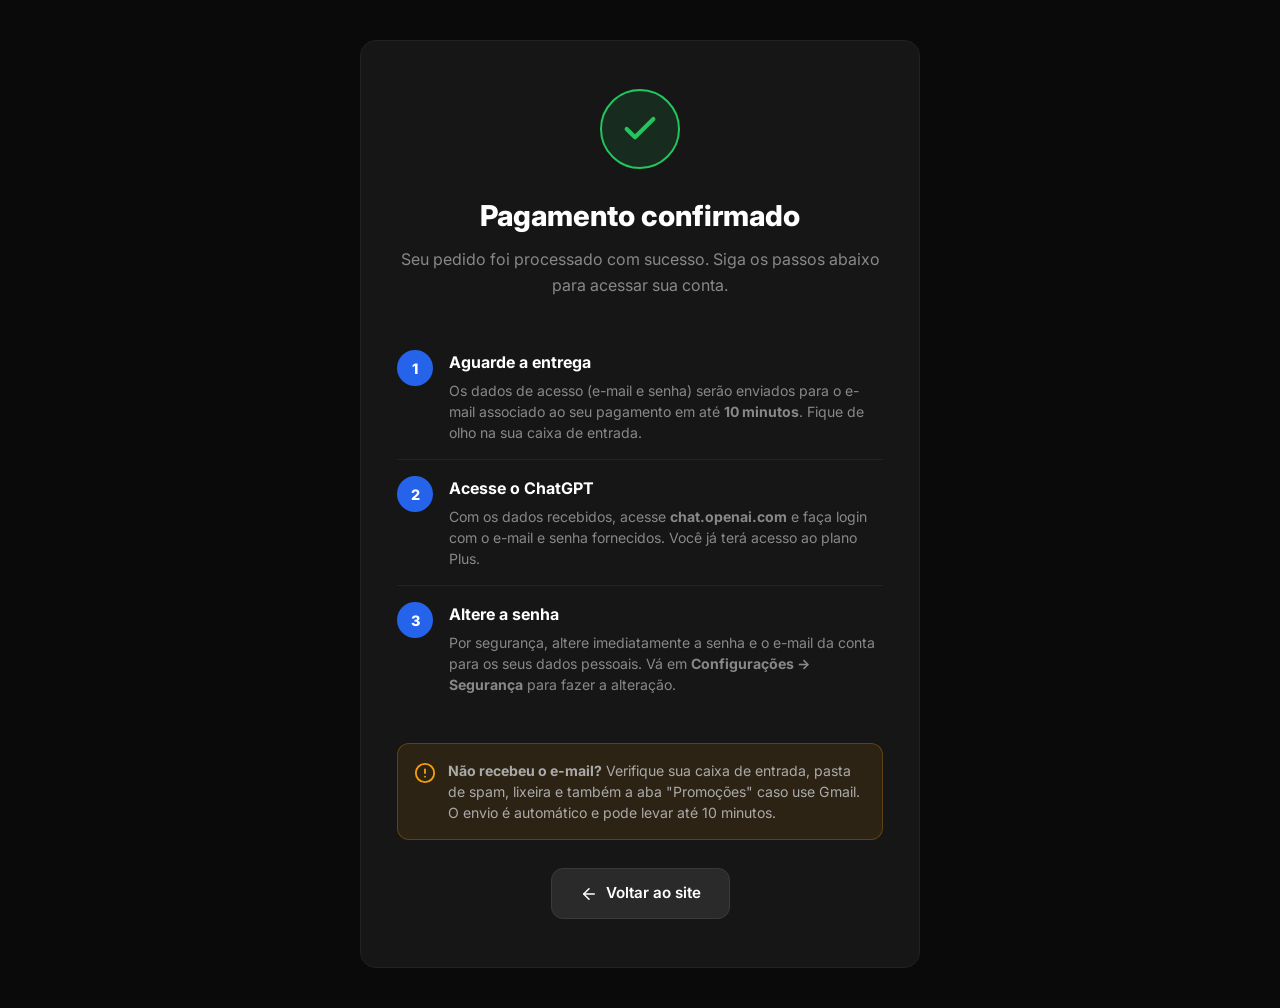
==== success.html @ 52d1c9e8 "Add files via upload" ====
<!DOCTYPE html>
<html lang="pt-BR">
<head>
  <meta charset="UTF-8">
  <meta name="viewport" content="width=device-width, initial-scale=1.0">
  <title>Pagamento Confirmado — ChatGPT Plus</title>
  <meta name="description" content="Seu pagamento foi confirmado. Siga os passos para acessar sua conta ChatGPT Plus.">
  <meta name="robots" content="noindex, nofollow">

  <!-- Favicon inline -->
  <link rel="icon" href="data:image/svg+xml,<svg xmlns='http://www.w3.org/2000/svg' viewBox='0 0 100 100'><rect width='100' height='100' rx='20' fill='%2322c55e'/><text x='50' y='70' font-size='60' font-family='Arial' font-weight='bold' text-anchor='middle' fill='white'>✓</text></svg>" type="image/svg+xml">

  <!-- Fonts -->
  <link rel="preconnect" href="https://fonts.googleapis.com">
  <link rel="preconnect" href="https://fonts.gstatic.com" crossorigin>
  <link href="https://fonts.googleapis.com/css2?family=Inter:wght@400;500;600;700;800&display=swap" rel="stylesheet">

  <!-- Styles -->
  <link rel="stylesheet" href="style.css">
</head>
<body>

  <div class="success-page">
    <div class="success-card">

      <!-- Check Icon -->
      <div class="success-icon">
        <svg viewBox="0 0 24 24" fill="none" stroke="currentColor" stroke-width="2.5" stroke-linecap="round" stroke-linejoin="round">
          <polyline points="20 6 9 17 4 12"/>
        </svg>
      </div>

      <h1>Pagamento confirmado</h1>
      <p class="success-subtitle">Seu pedido foi processado com sucesso. Siga os passos abaixo para acessar sua conta.</p>

      <!-- Steps -->
      <div class="success-steps">
        <div class="success-step">
          <div class="success-step-num">1</div>
          <div class="success-step-content">
            <h3>Aguarde a entrega</h3>
            <p>Os dados de acesso (e-mail e senha) serão enviados para o e-mail associado ao seu pagamento em até <strong>10 minutos</strong>. Fique de olho na sua caixa de entrada.</p>
          </div>
        </div>

        <div class="success-step">
          <div class="success-step-num">2</div>
          <div class="success-step-content">
            <h3>Acesse o ChatGPT</h3>
            <p>Com os dados recebidos, acesse <strong>chat.openai.com</strong> e faça login com o e-mail e senha fornecidos. Você já terá acesso ao plano Plus.</p>
          </div>
        </div>

        <div class="success-step">
          <div class="success-step-num">3</div>
          <div class="success-step-content">
            <h3>Altere a senha</h3>
            <p>Por segurança, altere imediatamente a senha e o e-mail da conta para os seus dados pessoais. Vá em <strong>Configurações → Segurança</strong> para fazer a alteração.</p>
          </div>
        </div>
      </div>

      <!-- Alert -->
      <div class="success-alert">
        <svg viewBox="0 0 24 24" fill="none" stroke="currentColor" stroke-width="2" stroke-linecap="round" stroke-linejoin="round">
          <circle cx="12" cy="12" r="10"/>
          <line x1="12" y1="8" x2="12" y2="12"/>
          <line x1="12" y1="16" x2="12.01" y2="16"/>
        </svg>
        <p><strong>Não recebeu o e-mail?</strong> Verifique sua caixa de entrada, pasta de spam, lixeira e também a aba "Promoções" caso use Gmail. O envio é automático e pode levar até 10 minutos.</p>
      </div>

      <!-- Back Button -->
      <a href="index.html" class="btn-back">
        <svg width="18" height="18" viewBox="0 0 24 24" fill="none" stroke="currentColor" stroke-width="2" stroke-linecap="round" stroke-linejoin="round"><line x1="19" y1="12" x2="5" y2="12"/><polyline points="12 19 5 12 12 5"/></svg>
        Voltar ao site
      </a>

    </div>
  </div>

</body>
</html>
---- style.css ----
/* ============================================
   ChatGPT Plus — Landing Page Styles
   ============================================ */

/* ---------- Reset & Base ---------- */
*, *::before, *::after {
  margin: 0;
  padding: 0;
  box-sizing: border-box;
}

:root {
  --black: #0a0a0a;
  --dark: #111111;
  --dark-card: #161616;
  --dark-border: #222222;
  --gray-900: #1a1a1a;
  --gray-800: #2a2a2a;
  --gray-700: #3a3a3a;
  --gray-500: #666666;
  --gray-400: #888888;
  --gray-300: #aaaaaa;
  --white: #f0f0f0;
  --white-pure: #ffffff;
  --blue: #2563eb;
  --blue-light: #3b82f6;
  --blue-dark: #1d4ed8;
  --blue-glow: rgba(37, 99, 235, 0.15);
  --green: #22c55e;
  --red: #ef4444;
  --orange: #f59e0b;
  --font: 'Inter', -apple-system, BlinkMacSystemFont, 'Segoe UI', sans-serif;
  --transition: 0.3s cubic-bezier(0.4, 0, 0.2, 1);
  --shadow: 0 4px 24px rgba(0, 0, 0, 0.4);
  --shadow-lg: 0 8px 40px rgba(0, 0, 0, 0.5);
  --radius: 12px;
  --radius-lg: 16px;
}

html {
  scroll-behavior: smooth;
  font-size: 16px;
}

body {
  font-family: var(--font);
  background-color: var(--black);
  color: var(--white);
  line-height: 1.6;
  overflow-x: hidden;
  -webkit-font-smoothing: antialiased;
  -moz-osx-font-smoothing: grayscale;
}

a {
  text-decoration: none;
  color: inherit;
  transition: color var(--transition);
}

img {
  max-width: 100%;
  display: block;
}

ul {
  list-style: none;
}

/* ---------- Loader ---------- */
#loader {
  position: fixed;
  inset: 0;
  background: var(--black);
  display: flex;
  align-items: center;
  justify-content: center;
  z-index: 9999;
  transition: opacity 0.5s ease, visibility 0.5s ease;
}

#loader.hidden {
  opacity: 0;
  visibility: hidden;
}

.loader-spinner {
  width: 40px;
  height: 40px;
  border: 3px solid var(--gray-800);
  border-top-color: var(--blue);
  border-radius: 50%;
  animation: spin 0.8s linear infinite;
}

@keyframes spin {
  to { transform: rotate(360deg); }
}

/* ---------- Animations ---------- */
@keyframes fadeInUp {
  from {
    opacity: 0;
    transform: translateY(30px);
  }
  to {
    opacity: 1;
    transform: translateY(0);
  }
}

@keyframes fadeIn {
  from { opacity: 0; }
  to { opacity: 1; }
}

@keyframes pulse {
  0%, 100% { transform: scale(1); }
  50% { transform: scale(1.05); }
}

@keyframes countdown-pulse {
  0%, 100% { box-shadow: 0 0 0 0 rgba(239, 68, 68, 0.4); }
  50% { box-shadow: 0 0 0 8px rgba(239, 68, 68, 0); }
}

.reveal {
  opacity: 0;
  transform: translateY(30px);
  transition: opacity 0.6s ease, transform 0.6s ease;
}

.reveal.visible {
  opacity: 1;
  transform: translateY(0);
}

.reveal-delay-1 { transition-delay: 0.1s; }
.reveal-delay-2 { transition-delay: 0.2s; }
.reveal-delay-3 { transition-delay: 0.3s; }
.reveal-delay-4 { transition-delay: 0.4s; }
.reveal-delay-5 { transition-delay: 0.5s; }
.reveal-delay-6 { transition-delay: 0.6s; }

/* ---------- Container ---------- */
.container {
  max-width: 1100px;
  margin: 0 auto;
  padding: 0 20px;
}

/* ---------- Section ---------- */
.section {
  padding: 80px 0;
}

.section-title {
  font-size: 2rem;
  font-weight: 700;
  text-align: center;
  margin-bottom: 12px;
  color: var(--white-pure);
}

.section-subtitle {
  text-align: center;
  color: var(--gray-400);
  font-size: 1.05rem;
  margin-bottom: 48px;
  max-width: 600px;
  margin-left: auto;
  margin-right: auto;
}

/* ============================================
   HEADER
   ============================================ */
.header {
  position: fixed;
  top: 0;
  left: 0;
  right: 0;
  z-index: 1000;
  background: rgba(10, 10, 10, 0.85);
  backdrop-filter: blur(16px);
  -webkit-backdrop-filter: blur(16px);
  border-bottom: 1px solid var(--dark-border);
  transition: background var(--transition), box-shadow var(--transition);
}

.header.scrolled {
  background: rgba(10, 10, 10, 0.95);
  box-shadow: 0 2px 20px rgba(0, 0, 0, 0.5);
}

.header-inner {
  display: flex;
  align-items: center;
  justify-content: space-between;
  height: 64px;
}

.logo {
  display: flex;
  align-items: center;
  gap: 10px;
  font-weight: 700;
  font-size: 1.2rem;
  color: var(--white-pure);
}

.logo-icon {
  width: 32px;
  height: 32px;
  background: var(--blue);
  border-radius: 8px;
  display: flex;
  align-items: center;
  justify-content: center;
  font-size: 1rem;
}

.nav {
  display: flex;
  align-items: center;
  gap: 28px;
}

.nav-link {
  font-size: 0.9rem;
  color: var(--gray-400);
  font-weight: 500;
  transition: color var(--transition);
  position: relative;
}

.nav-link:hover {
  color: var(--white-pure);
}

.nav-link::after {
  content: '';
  position: absolute;
  bottom: -4px;
  left: 0;
  width: 0;
  height: 2px;
  background: var(--blue);
  transition: width var(--transition);
}

.nav-link:hover::after {
  width: 100%;
}

.btn-nav {
  background: var(--blue);
  color: var(--white-pure);
  padding: 8px 20px;
  border-radius: 8px;
  font-weight: 600;
  font-size: 0.85rem;
  transition: background var(--transition), transform var(--transition);
}

.btn-nav:hover {
  background: var(--blue-light);
  transform: translateY(-1px);
}

/* Mobile Menu Toggle */
.menu-toggle {
  display: none;
  flex-direction: column;
  gap: 5px;
  background: none;
  border: none;
  cursor: pointer;
  padding: 4px;
}

.menu-toggle span {
  display: block;
  width: 24px;
  height: 2px;
  background: var(--white);
  border-radius: 2px;
  transition: var(--transition);
}

.menu-toggle.active span:nth-child(1) {
  transform: rotate(45deg) translate(5px, 5px);
}

.menu-toggle.active span:nth-child(2) {
  opacity: 0;
}

.menu-toggle.active span:nth-child(3) {
  transform: rotate(-45deg) translate(5px, -5px);
}

/* ============================================
   URGENCY BAR
   ============================================ */
.urgency-bar {
  background: linear-gradient(90deg, var(--red), #b91c1c);
  padding: 10px 0;
  text-align: center;
  font-size: 0.85rem;
  font-weight: 600;
  color: var(--white-pure);
  animation: countdown-pulse 2s infinite;
}

.urgency-bar .countdown {
  display: inline-flex;
  gap: 6px;
  align-items: center;
  margin-left: 8px;
}

.urgency-bar .countdown-segment {
  background: rgba(0, 0, 0, 0.3);
  padding: 2px 8px;
  border-radius: 4px;
  font-variant-numeric: tabular-nums;
  min-width: 28px;
  text-align: center;
}

.urgency-bar .stock-badge {
  background: rgba(0, 0, 0, 0.3);
  padding: 3px 10px;
  border-radius: 20px;
  margin-left: 12px;
  font-size: 0.8rem;
  display: inline-flex;
  align-items: center;
  gap: 5px;
}

.urgency-bar .stock-dot {
  width: 6px;
  height: 6px;
  background: var(--white-pure);
  border-radius: 50%;
  animation: pulse 1.5s infinite;
}

/* ============================================
   HERO
   ============================================ */
.hero {
  padding-top: 140px;
  padding-bottom: 80px;
  text-align: center;
  position: relative;
  overflow: hidden;
}

.hero::before {
  content: '';
  position: absolute;
  top: 0;
  left: 50%;
  transform: translateX(-50%);
  width: 600px;
  height: 600px;
  background: radial-gradient(circle, var(--blue-glow) 0%, transparent 70%);
  pointer-events: none;
  z-index: 0;
}

.hero-content {
  position: relative;
  z-index: 1;
}

.hero-badge {
  display: inline-flex;
  align-items: center;
  gap: 8px;
  background: var(--dark-card);
  border: 1px solid var(--dark-border);
  padding: 8px 18px;
  border-radius: 100px;
  font-size: 0.85rem;
  color: var(--gray-300);
  margin-bottom: 28px;
  animation: fadeInUp 0.6s ease both;
}

.hero-badge .dot {
  width: 8px;
  height: 8px;
  background: var(--green);
  border-radius: 50%;
  animation: pulse 2s infinite;
}

.hero h1 {
  font-size: clamp(2rem, 5vw, 3.2rem);
  font-weight: 800;
  line-height: 1.15;
  margin-bottom: 20px;
  color: var(--white-pure);
  animation: fadeInUp 0.6s ease 0.1s both;
}

.hero h1 span {
  color: var(--blue);
}

.hero-desc {
  font-size: 1.15rem;
  color: var(--gray-400);
  max-width: 580px;
  margin: 0 auto 32px;
  animation: fadeInUp 0.6s ease 0.2s both;
}

.hero-price {
  display: flex;
  align-items: center;
  justify-content: center;
  gap: 16px;
  margin-bottom: 32px;
  animation: fadeInUp 0.6s ease 0.3s both;
}

.price-original {
  font-size: 1.2rem;
  color: var(--gray-500);
  text-decoration: line-through;
}

.price-current {
  font-size: 2.8rem;
  font-weight: 800;
  color: var(--white-pure);
}

.price-current small {
  font-size: 1rem;
  font-weight: 400;
  color: var(--gray-400);
}

.price-discount {
  background: rgba(34, 197, 94, 0.15);
  color: var(--green);
  padding: 4px 12px;
  border-radius: 6px;
  font-size: 0.85rem;
  font-weight: 700;
}

.hero-cta-group {
  display: flex;
  flex-direction: column;
  align-items: center;
  gap: 16px;
  margin-bottom: 40px;
  animation: fadeInUp 0.6s ease 0.4s both;
}

.btn-primary {
  display: inline-flex;
  align-items: center;
  justify-content: center;
  gap: 10px;
  background: var(--blue);
  color: var(--white-pure);
  padding: 16px 40px;
  border-radius: var(--radius);
  font-weight: 700;
  font-size: 1.1rem;
  border: none;
  cursor: pointer;
  transition: background var(--transition), transform var(--transition), box-shadow var(--transition);
  position: relative;
  overflow: hidden;
}

.btn-primary:hover {
  background: var(--blue-light);
  transform: translateY(-2px);
  box-shadow: 0 8px 30px rgba(37, 99, 235, 0.35);
}

.btn-primary:active {
  transform: translateY(0);
}

.btn-primary svg {
  width: 20px;
  height: 20px;
  flex-shrink: 0;
}

.hero-trust {
  display: flex;
  align-items: center;
  justify-content: center;
  flex-wrap: wrap;
  gap: 24px;
  animation: fadeInUp 0.6s ease 0.5s both;
}

.trust-item {
  display: flex;
  align-items: center;
  gap: 8px;
  font-size: 0.85rem;
  color: var(--gray-400);
}

.trust-item svg {
  width: 18px;
  height: 18px;
  color: var(--green);
  flex-shrink: 0;
}

/* ============================================
   FEATURES
   ============================================ */
.features-grid {
  display: grid;
  grid-template-columns: repeat(3, 1fr);
  gap: 20px;
}

.feature-card {
  background: var(--dark-card);
  border: 1px solid var(--dark-border);
  border-radius: var(--radius-lg);
  padding: 32px 24px;
  transition: transform var(--transition), border-color var(--transition), box-shadow var(--transition);
}

.feature-card:hover {
  transform: translateY(-4px);
  border-color: var(--gray-700);
  box-shadow: var(--shadow);
}

.feature-icon {
  width: 48px;
  height: 48px;
  background: var(--blue-glow);
  border: 1px solid rgba(37, 99, 235, 0.2);
  border-radius: 12px;
  display: flex;
  align-items: center;
  justify-content: center;
  margin-bottom: 20px;
  font-size: 1.4rem;
}

.feature-card h3 {
  font-size: 1.1rem;
  font-weight: 700;
  margin-bottom: 8px;
  color: var(--white-pure);
}

.feature-card p {
  font-size: 0.9rem;
  color: var(--gray-400);
  line-height: 1.5;
}

/* ============================================
   PLAN / PRICING
   ============================================ */
.plan-section {
  padding: 80px 0;
}

.plan-card {
  max-width: 520px;
  margin: 0 auto;
  background: var(--dark-card);
  border: 1px solid var(--blue);
  border-radius: var(--radius-lg);
  padding: 40px 36px;
  text-align: center;
  position: relative;
  box-shadow: 0 0 40px var(--blue-glow);
}

.plan-popular {
  position: absolute;
  top: -14px;
  left: 50%;
  transform: translateX(-50%);
  background: var(--blue);
  color: var(--white-pure);
  padding: 6px 20px;
  border-radius: 100px;
  font-size: 0.8rem;
  font-weight: 700;
  letter-spacing: 0.5px;
  text-transform: uppercase;
}

.plan-name {
  font-size: 1.5rem;
  font-weight: 700;
  margin-bottom: 4px;
  color: var(--white-pure);
}

.plan-desc {
  color: var(--gray-400);
  font-size: 0.95rem;
  margin-bottom: 24px;
}

.plan-price-row {
  display: flex;
  align-items: baseline;
  justify-content: center;
  gap: 12px;
  margin-bottom: 8px;
}

.plan-price-original {
  font-size: 1.2rem;
  color: var(--gray-500);
  text-decoration: line-through;
}

.plan-price {
  font-size: 3rem;
  font-weight: 800;
  color: var(--white-pure);
}

.plan-price small {
  font-size: 1rem;
  font-weight: 400;
  color: var(--gray-400);
}

.plan-period {
  color: var(--gray-500);
  font-size: 0.9rem;
  margin-bottom: 28px;
}

.plan-features {
  text-align: left;
  margin-bottom: 32px;
}

.plan-feature {
  display: flex;
  align-items: center;
  gap: 12px;
  padding: 10px 0;
  font-size: 0.95rem;
  color: var(--gray-300);
  border-bottom: 1px solid var(--dark-border);
}

.plan-feature:last-child {
  border-bottom: none;
}

.plan-feature svg {
  width: 20px;
  height: 20px;
  color: var(--green);
  flex-shrink: 0;
}

.btn-plan {
  width: 100%;
  padding: 16px;
  font-size: 1.05rem;
}

/* ============================================
   STEPS
   ============================================ */
.steps-grid {
  display: grid;
  grid-template-columns: repeat(3, 1fr);
  gap: 24px;
  position: relative;
}

.steps-grid::before {
  content: '';
  position: absolute;
  top: 40px;
  left: calc(33.33% - 20px);
  right: calc(33.33% - 20px);
  height: 2px;
  background: var(--dark-border);
  z-index: 0;
}

.step-card {
  text-align: center;
  position: relative;
  z-index: 1;
}

.step-number {
  width: 56px;
  height: 56px;
  background: var(--blue);
  color: var(--white-pure);
  border-radius: 50%;
  display: flex;
  align-items: center;
  justify-content: center;
  font-size: 1.3rem;
  font-weight: 800;
  margin: 0 auto 20px;
  position: relative;
}

.step-card h3 {
  font-size: 1.1rem;
  font-weight: 700;
  margin-bottom: 8px;
  color: var(--white-pure);
}

.step-card p {
  font-size: 0.9rem;
  color: var(--gray-400);
  max-width: 280px;
  margin: 0 auto;
}

/* ============================================
   SECURITY
   ============================================ */
.security-grid {
  display: grid;
  grid-template-columns: repeat(3, 1fr);
  gap: 20px;
}

.security-card {
  background: var(--dark-card);
  border: 1px solid var(--dark-border);
  border-radius: var(--radius);
  padding: 28px 20px;
  text-align: center;
  transition: transform var(--transition), border-color var(--transition);
}

.security-card:hover {
  transform: translateY(-2px);
  border-color: var(--gray-700);
}

.security-icon {
  font-size: 2rem;
  margin-bottom: 14px;
}

.security-card h4 {
  font-size: 1rem;
  font-weight: 700;
  margin-bottom: 6px;
  color: var(--white-pure);
}

.security-card p {
  font-size: 0.85rem;
  color: var(--gray-400);
}

/* ============================================
   FAQ
   ============================================ */
.faq-list {
  max-width: 700px;
  margin: 0 auto;
}

.faq-item {
  border: 1px solid var(--dark-border);
  border-radius: var(--radius);
  margin-bottom: 12px;
  overflow: hidden;
  background: var(--dark-card);
  transition: border-color var(--transition);
}

.faq-item.active {
  border-color: var(--gray-700);
}

.faq-question {
  width: 100%;
  display: flex;
  align-items: center;
  justify-content: space-between;
  gap: 16px;
  padding: 18px 24px;
  background: none;
  border: none;
  color: var(--white-pure);
  font-family: var(--font);
  font-size: 1rem;
  font-weight: 600;
  cursor: pointer;
  text-align: left;
  transition: color var(--transition);
}

.faq-question:hover {
  color: var(--blue-light);
}

.faq-icon {
  width: 24px;
  height: 24px;
  flex-shrink: 0;
  transition: transform var(--transition);
  color: var(--gray-400);
}

.faq-item.active .faq-icon {
  transform: rotate(180deg);
  color: var(--blue);
}

.faq-answer {
  max-height: 0;
  overflow: hidden;
  transition: max-height 0.4s ease, padding 0.4s ease;
}

.faq-item.active .faq-answer {
  max-height: 300px;
}

.faq-answer-inner {
  padding: 0 24px 18px;
  font-size: 0.95rem;
  color: var(--gray-400);
  line-height: 1.6;
}

/* ============================================
   CTA
   ============================================ */
.cta-section {
  padding: 80px 0;
  text-align: center;
}

.cta-box {
  background: var(--dark-card);
  border: 1px solid var(--dark-border);
  border-radius: var(--radius-lg);
  padding: 48px 36px;
  max-width: 600px;
  margin: 0 auto;
  position: relative;
  overflow: hidden;
}

.cta-box::before {
  content: '';
  position: absolute;
  top: -50%;
  left: 50%;
  transform: translateX(-50%);
  width: 400px;
  height: 400px;
  background: radial-gradient(circle, var(--blue-glow) 0%, transparent 70%);
  pointer-events: none;
}

.cta-box h2 {
  font-size: 1.8rem;
  font-weight: 800;
  margin-bottom: 12px;
  color: var(--white-pure);
  position: relative;
}

.cta-box p {
  color: var(--gray-400);
  margin-bottom: 28px;
  position: relative;
}

.cta-box .btn-primary {
  position: relative;
}

/* ============================================
   FOOTER
   ============================================ */
.footer {
  border-top: 1px solid var(--dark-border);
  padding: 32px 0;
  text-align: center;
}

.footer p {
  color: var(--gray-500);
  font-size: 0.85rem;
}

.footer a {
  color: var(--gray-400);
  transition: color var(--transition);
}

.footer a:hover {
  color: var(--blue-light);
}

/* ============================================
   RESPONSIVE
   ============================================ */
@media (max-width: 900px) {
  .features-grid,
  .security-grid {
    grid-template-columns: repeat(2, 1fr);
  }

  .steps-grid {
    grid-template-columns: 1fr;
    gap: 32px;
  }

  .steps-grid::before {
    display: none;
  }
}

@media (max-width: 768px) {
  .nav {
    position: fixed;
    top: 64px;
    left: 0;
    right: 0;
    background: rgba(10, 10, 10, 0.98);
    backdrop-filter: blur(20px);
    flex-direction: column;
    padding: 24px 20px;
    gap: 20px;
    border-bottom: 1px solid var(--dark-border);
    transform: translateY(-100%);
    opacity: 0;
    visibility: hidden;
    transition: var(--transition);
  }

  .nav.open {
    transform: translateY(0);
    opacity: 1;
    visibility: visible;
  }

  .menu-toggle {
    display: flex;
  }

  .section {
    padding: 56px 0;
  }

  .hero {
    padding-top: 120px;
    padding-bottom: 56px;
  }

  .hero h1 {
    font-size: 1.8rem;
  }

  .hero-desc {
    font-size: 1rem;
  }

  .price-current {
    font-size: 2.2rem;
  }

  .plan-price {
    font-size: 2.4rem;
  }

  .features-grid,
  .security-grid {
    grid-template-columns: 1fr;
  }

  .section-title {
    font-size: 1.6rem;
  }

  .cta-box h2 {
    font-size: 1.4rem;
  }

  .hero-trust {
    flex-direction: column;
    gap: 12px;
  }

  .urgency-bar {
    font-size: 0.78rem;
    padding: 10px 12px;
  }

  .urgency-bar .countdown {
    margin-left: 4px;
  }
}

@media (max-width: 400px) {
  .hero h1 {
    font-size: 1.5rem;
  }

  .price-current {
    font-size: 1.9rem;
  }

  .btn-primary {
    padding: 14px 28px;
    font-size: 1rem;
  }

  .plan-card {
    padding: 28px 20px;
  }
}

/* ============================================
   SUCCESS PAGE
   ============================================ */
.success-page {
  min-height: 100vh;
  display: flex;
  align-items: center;
  justify-content: center;
  padding: 40px 20px;
  background: var(--black);
}

.success-card {
  max-width: 560px;
  width: 100%;
  background: var(--dark-card);
  border: 1px solid var(--dark-border);
  border-radius: var(--radius-lg);
  padding: 48px 36px;
  text-align: center;
  animation: fadeInUp 0.6s ease both;
}

.success-icon {
  width: 80px;
  height: 80px;
  background: rgba(34, 197, 94, 0.12);
  border: 2px solid var(--green);
  border-radius: 50%;
  display: flex;
  align-items: center;
  justify-content: center;
  margin: 0 auto 24px;
}

.success-icon svg {
  width: 40px;
  height: 40px;
  color: var(--green);
}

.success-card h1 {
  font-size: 1.8rem;
  font-weight: 800;
  color: var(--white-pure);
  margin-bottom: 8px;
}

.success-card .success-subtitle {
  color: var(--gray-400);
  font-size: 1rem;
  margin-bottom: 36px;
}

.success-steps {
  text-align: left;
  margin-bottom: 32px;
}

.success-step {
  display: flex;
  gap: 16px;
  padding: 16px 0;
  border-bottom: 1px solid var(--dark-border);
}

.success-step:last-child {
  border-bottom: none;
}

.success-step-num {
  width: 36px;
  height: 36px;
  background: var(--blue);
  color: var(--white-pure);
  border-radius: 50%;
  display: flex;
  align-items: center;
  justify-content: center;
  font-weight: 800;
  font-size: 0.9rem;
  flex-shrink: 0;
}

.success-step-content h3 {
  font-size: 1rem;
  font-weight: 700;
  color: var(--white-pure);
  margin-bottom: 4px;
}

.success-step-content p {
  font-size: 0.88rem;
  color: var(--gray-400);
  line-height: 1.5;
}

.success-alert {
  background: rgba(245, 158, 11, 0.1);
  border: 1px solid rgba(245, 158, 11, 0.25);
  border-radius: var(--radius);
  padding: 16px;
  margin-bottom: 28px;
  display: flex;
  align-items: flex-start;
  gap: 12px;
  text-align: left;
}

.success-alert svg {
  width: 22px;
  height: 22px;
  color: var(--orange);
  flex-shrink: 0;
  margin-top: 2px;
}

.success-alert p {
  font-size: 0.88rem;
  color: var(--gray-300);
  line-height: 1.5;
}

.btn-back {
  display: inline-flex;
  align-items: center;
  gap: 8px;
  background: var(--gray-800);
  color: var(--white-pure);
  padding: 12px 28px;
  border-radius: var(--radius);
  font-weight: 600;
  font-size: 0.95rem;
  border: 1px solid var(--gray-700);
  transition: background var(--transition), transform var(--transition);
  cursor: pointer;
}

.btn-back:hover {
  background: var(--gray-700);
  transform: translateY(-1px);
}
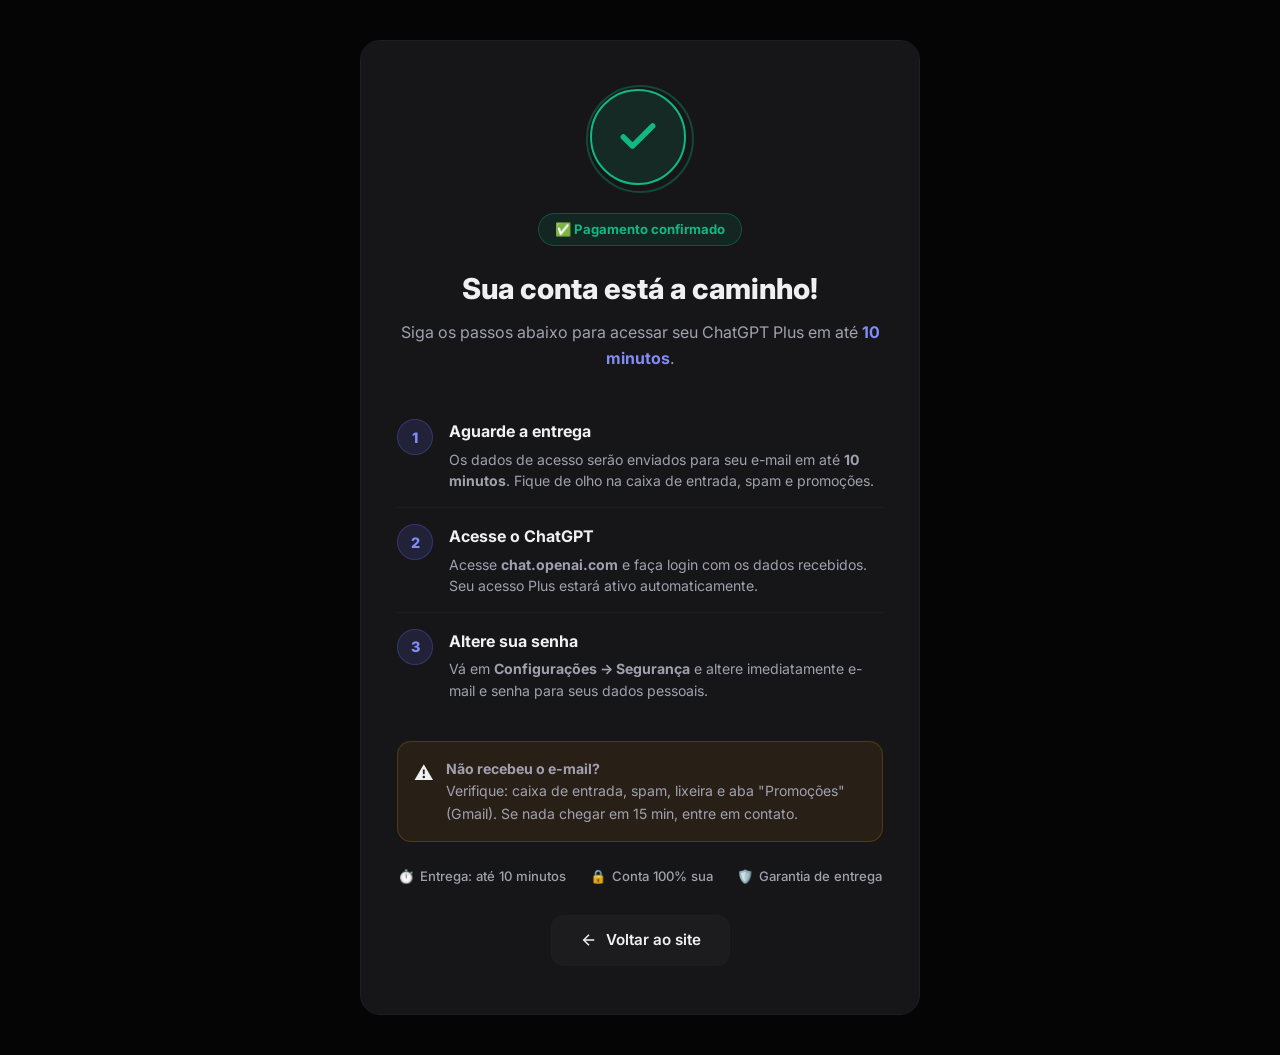
==== commit 56c352c0: "Add files via upload" ====
--- a/success.html
+++ b/success.html
@@ -4,18 +4,14 @@
   <meta charset="UTF-8">
   <meta name="viewport" content="width=device-width, initial-scale=1.0">
   <title>Pagamento Confirmado — ChatGPT Plus</title>
-  <meta name="description" content="Seu pagamento foi confirmado. Siga os passos para acessar sua conta ChatGPT Plus.">
   <meta name="robots" content="noindex, nofollow">
 
-  <!-- Favicon inline -->
-  <link rel="icon" href="data:image/svg+xml,<svg xmlns='http://www.w3.org/2000/svg' viewBox='0 0 100 100'><rect width='100' height='100' rx='20' fill='%2322c55e'/><text x='50' y='70' font-size='60' font-family='Arial' font-weight='bold' text-anchor='middle' fill='white'>✓</text></svg>" type="image/svg+xml">
-
-  <!-- Fonts -->
+  <link rel="icon" href="data:image/svg+xml,<svg xmlns='http://www.w3.org/2000/svg' viewBox='0 0 100 100'><rect width='100' height='100' rx='20' fill='%2310b981'/><text x='50' y='68' font-size='55' font-family='Arial' font-weight='bold' text-anchor='middle' fill='white'>✓</text></svg>" type="image/svg+xml">
+
   <link rel="preconnect" href="https://fonts.googleapis.com">
   <link rel="preconnect" href="https://fonts.gstatic.com" crossorigin>
-  <link href="https://fonts.googleapis.com/css2?family=Inter:wght@400;500;600;700;800&display=swap" rel="stylesheet">
-
-  <!-- Styles -->
+  <link href="https://fonts.googleapis.com/css2?family=Inter:wght@400;500;600;700;800;900&display=swap" rel="stylesheet">
+
   <link rel="stylesheet" href="style.css">
 </head>
 <body>
@@ -23,61 +19,211 @@
   <div class="success-page">
     <div class="success-card">
 
-      <!-- Check Icon -->
-      <div class="success-icon">
-        <svg viewBox="0 0 24 24" fill="none" stroke="currentColor" stroke-width="2.5" stroke-linecap="round" stroke-linejoin="round">
-          <polyline points="20 6 9 17 4 12"/>
-        </svg>
-      </div>
-
-      <h1>Pagamento confirmado</h1>
-      <p class="success-subtitle">Seu pedido foi processado com sucesso. Siga os passos abaixo para acessar sua conta.</p>
-
-      <!-- Steps -->
+      <div class="success-icon-wrap">
+        <div class="success-icon-ring"></div>
+        <div class="success-icon">
+          <svg viewBox="0 0 24 24" fill="none" stroke="currentColor" stroke-width="3" stroke-linecap="round" stroke-linejoin="round">
+            <polyline points="20 6 9 17 4 12"/>
+          </svg>
+        </div>
+      </div>
+
+      <div class="success-badge">✅ Pagamento confirmado</div>
+
+      <h1 class="success-title">Sua conta está a caminho!</h1>
+      <p class="success-sub">Siga os passos abaixo para acessar seu ChatGPT Plus em até <strong>10 minutos</strong>.</p>
+
       <div class="success-steps">
         <div class="success-step">
-          <div class="success-step-num">1</div>
-          <div class="success-step-content">
+          <div class="ss-num">1</div>
+          <div class="ss-body">
             <h3>Aguarde a entrega</h3>
-            <p>Os dados de acesso (e-mail e senha) serão enviados para o e-mail associado ao seu pagamento em até <strong>10 minutos</strong>. Fique de olho na sua caixa de entrada.</p>
+            <p>Os dados de acesso serão enviados para seu e-mail em até <strong>10 minutos</strong>. Fique de olho na caixa de entrada, spam e promoções.</p>
           </div>
         </div>
-
         <div class="success-step">
-          <div class="success-step-num">2</div>
-          <div class="success-step-content">
+          <div class="ss-num">2</div>
+          <div class="ss-body">
             <h3>Acesse o ChatGPT</h3>
-            <p>Com os dados recebidos, acesse <strong>chat.openai.com</strong> e faça login com o e-mail e senha fornecidos. Você já terá acesso ao plano Plus.</p>
+            <p>Acesse <strong>chat.openai.com</strong> e faça login com os dados recebidos. Seu acesso Plus estará ativo automaticamente.</p>
           </div>
         </div>
-
         <div class="success-step">
-          <div class="success-step-num">3</div>
-          <div class="success-step-content">
-            <h3>Altere a senha</h3>
-            <p>Por segurança, altere imediatamente a senha e o e-mail da conta para os seus dados pessoais. Vá em <strong>Configurações → Segurança</strong> para fazer a alteração.</p>
+          <div class="ss-num">3</div>
+          <div class="ss-body">
+            <h3>Altere sua senha</h3>
+            <p>Vá em <strong>Configurações → Segurança</strong> e altere imediatamente e-mail e senha para seus dados pessoais.</p>
           </div>
         </div>
       </div>
 
-      <!-- Alert -->
       <div class="success-alert">
-        <svg viewBox="0 0 24 24" fill="none" stroke="currentColor" stroke-width="2" stroke-linecap="round" stroke-linejoin="round">
-          <circle cx="12" cy="12" r="10"/>
-          <line x1="12" y1="8" x2="12" y2="12"/>
-          <line x1="12" y1="16" x2="12.01" y2="16"/>
-        </svg>
-        <p><strong>Não recebeu o e-mail?</strong> Verifique sua caixa de entrada, pasta de spam, lixeira e também a aba "Promoções" caso use Gmail. O envio é automático e pode levar até 10 minutos.</p>
-      </div>
-
-      <!-- Back Button -->
-      <a href="index.html" class="btn-back">
-        <svg width="18" height="18" viewBox="0 0 24 24" fill="none" stroke="currentColor" stroke-width="2" stroke-linecap="round" stroke-linejoin="round"><line x1="19" y1="12" x2="5" y2="12"/><polyline points="12 19 5 12 12 5"/></svg>
+        <span class="sa-icon">⚠️</span>
+        <div class="sa-body">
+          <strong>Não recebeu o e-mail?</strong><br>
+          Verifique: caixa de entrada, spam, lixeira e aba "Promoções" (Gmail). Se nada chegar em 15 min, entre em contato.
+        </div>
+      </div>
+
+      <div class="success-info">
+        <div class="si-item">
+          <span>⏱️</span> Entrega: até 10 minutos
+        </div>
+        <div class="si-item">
+          <span>🔒</span> Conta 100% sua
+        </div>
+        <div class="si-item">
+          <span>🛡️</span> Garantia de entrega
+        </div>
+      </div>
+
+      <a href="index.html" class="success-back">
+        <svg width="18" height="18" viewBox="0 0 24 24" fill="none" stroke="currentColor" stroke-width="2"><line x1="19" y1="12" x2="5" y2="12"/><polyline points="12 19 5 12 12 5"/></svg>
         Voltar ao site
       </a>
 
     </div>
   </div>
 
+  <style>
+    .success-page {
+      min-height: 100vh;
+      display: flex;
+      align-items: center;
+      justify-content: center;
+      padding: 40px 20px;
+      background: var(--bg);
+    }
+    .success-card {
+      max-width: 560px;
+      width: 100%;
+      background: var(--card);
+      border: 1px solid var(--border);
+      border-radius: 20px;
+      padding: 48px 36px;
+      text-align: center;
+      animation: fadeInUp 0.6s ease both;
+    }
+    .success-icon-wrap {
+      position: relative;
+      width: 100px;
+      height: 100px;
+      margin: 0 auto 24px;
+    }
+    .success-icon-ring {
+      position: absolute;
+      inset: -4px;
+      border-radius: 50%;
+      border: 2px solid var(--success);
+      opacity: 0.3;
+      animation: pulse-ring 2s infinite;
+    }
+    @keyframes pulse-ring {
+      0%, 100% { transform: scale(1); opacity: 0.3; }
+      50% { transform: scale(1.08); opacity: 0.1; }
+    }
+    .success-icon {
+      width: 96px;
+      height: 96px;
+      background: rgba(16, 185, 129, 0.12);
+      border: 2px solid var(--success);
+      border-radius: 50%;
+      display: flex;
+      align-items: center;
+      justify-content: center;
+    }
+    .success-icon svg { width: 44px; height: 44px; color: var(--success); }
+    .success-badge {
+      display: inline-block;
+      background: rgba(16, 185, 129, 0.1);
+      border: 1px solid rgba(16, 185, 129, 0.3);
+      color: var(--success);
+      padding: 5px 16px;
+      border-radius: 100px;
+      font-size: 0.82rem;
+      font-weight: 700;
+      margin-bottom: 20px;
+    }
+    .success-title { font-size: 1.8rem; font-weight: 800; color: var(--text); margin-bottom: 8px; }
+    .success-sub { font-size: 1rem; color: var(--text-soft); margin-bottom: 32px; }
+    .success-sub strong { color: var(--primary-light); }
+    .success-steps { text-align: left; margin-bottom: 24px; }
+    .success-step {
+      display: flex;
+      gap: 16px;
+      padding: 16px 0;
+      border-bottom: 1px solid var(--border);
+    }
+    .success-step:last-child { border-bottom: none; }
+    .ss-num {
+      width: 36px;
+      height: 36px;
+      background: var(--primary-glow);
+      border: 1px solid rgba(99, 102, 241, 0.3);
+      color: var(--primary-light);
+      border-radius: 50%;
+      display: flex;
+      align-items: center;
+      justify-content: center;
+      font-weight: 800;
+      font-size: 0.9rem;
+      flex-shrink: 0;
+    }
+    .ss-body h3 { font-size: 1rem; font-weight: 700; color: var(--text); margin-bottom: 4px; }
+    .ss-body p { font-size: 0.88rem; color: var(--text-soft); line-height: 1.5; }
+    .success-alert {
+      background: rgba(245, 158, 11, 0.08);
+      border: 1px solid rgba(245, 158, 11, 0.2);
+      border-radius: 14px;
+      padding: 16px;
+      margin-bottom: 24px;
+      display: flex;
+      align-items: flex-start;
+      gap: 12px;
+      text-align: left;
+    }
+    .sa-icon { font-size: 1.2rem; flex-shrink: 0; }
+    .sa-body { font-size: 0.88rem; color: var(--text-soft); line-height: 1.6; }
+    .success-info {
+      display: flex;
+      justify-content: center;
+      gap: 24px;
+      margin-bottom: 28px;
+      flex-wrap: wrap;
+    }
+    .si-item {
+      display: flex;
+      align-items: center;
+      gap: 6px;
+      font-size: 0.82rem;
+      color: var(--text-soft);
+      font-weight: 500;
+    }
+    .success-back {
+      display: inline-flex;
+      align-items: center;
+      gap: 8px;
+      background: var(--card-hover);
+      color: var(--text);
+      padding: 12px 28px;
+      border-radius: 12px;
+      font-weight: 600;
+      font-size: 0.95rem;
+      border: 1px solid var(--border);
+      transition: background 0.25s ease, transform 0.25s ease;
+      text-decoration: none;
+    }
+    .success-back:hover { background: var(--surface); transform: translateY(-1px); }
+    @keyframes fadeInUp {
+      from { opacity: 0; transform: translateY(20px); }
+      to { opacity: 1; transform: translateY(0); }
+    }
+    @media (max-width: 600px) {
+      .success-card { padding: 32px 20px; }
+      .success-title { font-size: 1.4rem; }
+      .success-info { flex-direction: column; gap: 8px; }
+    }
+  </style>
+
 </body>
-</html>
+</html>
--- a/style.css
+++ b/style.css
@@ -1,170 +1,116 @@
 /* ============================================
-   ChatGPT Plus — Landing Page Styles
+   ChatGPT Plus — Estilos Premium
    ============================================ */
 
-/* ---------- Reset & Base ---------- */
-*, *::before, *::after {
-  margin: 0;
-  padding: 0;
-  box-sizing: border-box;
-}
+*, *::before, *::after { margin: 0; padding: 0; box-sizing: border-box; }
 
 :root {
-  --black: #0a0a0a;
-  --dark: #111111;
-  --dark-card: #161616;
-  --dark-border: #222222;
-  --gray-900: #1a1a1a;
-  --gray-800: #2a2a2a;
-  --gray-700: #3a3a3a;
-  --gray-500: #666666;
-  --gray-400: #888888;
-  --gray-300: #aaaaaa;
-  --white: #f0f0f0;
-  --white-pure: #ffffff;
-  --blue: #2563eb;
-  --blue-light: #3b82f6;
-  --blue-dark: #1d4ed8;
-  --blue-glow: rgba(37, 99, 235, 0.15);
-  --green: #22c55e;
-  --red: #ef4444;
-  --orange: #f59e0b;
-  --font: 'Inter', -apple-system, BlinkMacSystemFont, 'Segoe UI', sans-serif;
-  --transition: 0.3s cubic-bezier(0.4, 0, 0.2, 1);
-  --shadow: 0 4px 24px rgba(0, 0, 0, 0.4);
-  --shadow-lg: 0 8px 40px rgba(0, 0, 0, 0.5);
-  --radius: 12px;
-  --radius-lg: 16px;
-}
-
-html {
-  scroll-behavior: smooth;
-  font-size: 16px;
-}
+  --bg: #050505;
+  --bg2: #0a0a0b;
+  --surface: #111113;
+  --card: #161618;
+  --card-hover: #1c1c1f;
+  --border: #1e1e22;
+  --border-hover: #2a2a30;
+  --text: #f0f0f2;
+  --text-soft: #a0a0b0;
+  --text-muted: #606070;
+  --primary: #6366f1;
+  --primary-light: #818cf8;
+  --primary-dark: #4f46e5;
+  --primary-glow: rgba(99, 102, 241, 0.15);
+  --primary-glow-strong: rgba(99, 102, 241, 0.25);
+  --accent: #f59e0b;
+  --success: #10b981;
+  --danger: #ef4444;
+  --font: 'Inter', -apple-system, BlinkMacSystemFont, sans-serif;
+  --radius: 14px;
+  --radius-lg: 18px;
+  --transition: 0.25s cubic-bezier(0.4, 0, 0.2, 1);
+}
+
+html { scroll-behavior: smooth; font-size: 16px; }
 
 body {
   font-family: var(--font);
-  background-color: var(--black);
-  color: var(--white);
+  background: var(--bg);
+  color: var(--text);
   line-height: 1.6;
   overflow-x: hidden;
   -webkit-font-smoothing: antialiased;
-  -moz-osx-font-smoothing: grayscale;
-}
-
-a {
-  text-decoration: none;
-  color: inherit;
-  transition: color var(--transition);
-}
-
-img {
-  max-width: 100%;
-  display: block;
-}
-
-ul {
-  list-style: none;
-}
-
-/* ---------- Loader ---------- */
+}
+
+/* ============ LOADER ============ */
 #loader {
   position: fixed;
   inset: 0;
-  background: var(--black);
+  background: var(--bg);
   display: flex;
   align-items: center;
   justify-content: center;
   z-index: 9999;
-  transition: opacity 0.5s ease, visibility 0.5s ease;
-}
-
-#loader.hidden {
-  opacity: 0;
-  visibility: hidden;
-}
-
-.loader-spinner {
-  width: 40px;
-  height: 40px;
-  border: 3px solid var(--gray-800);
-  border-top-color: var(--blue);
+  transition: opacity 0.4s ease, visibility 0.4s ease;
+}
+#loader.hidden { opacity: 0; visibility: hidden; pointer-events: none; }
+
+.loader-pulse {
+  display: flex;
+  gap: 8px;
+}
+.lp-dot {
+  width: 10px;
+  height: 10px;
+  background: var(--primary);
   border-radius: 50%;
-  animation: spin 0.8s linear infinite;
-}
-
-@keyframes spin {
-  to { transform: rotate(360deg); }
-}
-
-/* ---------- Animations ---------- */
-@keyframes fadeInUp {
-  from {
-    opacity: 0;
-    transform: translateY(30px);
-  }
-  to {
-    opacity: 1;
-    transform: translateY(0);
-  }
-}
-
-@keyframes fadeIn {
-  from { opacity: 0; }
-  to { opacity: 1; }
-}
-
-@keyframes pulse {
-  0%, 100% { transform: scale(1); }
-  50% { transform: scale(1.05); }
-}
-
-@keyframes countdown-pulse {
-  0%, 100% { box-shadow: 0 0 0 0 rgba(239, 68, 68, 0.4); }
-  50% { box-shadow: 0 0 0 8px rgba(239, 68, 68, 0); }
-}
-
+  animation: lp-bounce 1.2s infinite;
+}
+.lp-dot:nth-child(2) { animation-delay: 0.2s; }
+.lp-dot:nth-child(3) { animation-delay: 0.4s; }
+@keyframes lp-bounce {
+  0%, 80%, 100% { transform: scale(0.6); opacity: 0.5; }
+  40% { transform: scale(1); opacity: 1; }
+}
+
+/* ============ REVEAL ============ */
 .reveal {
   opacity: 0;
-  transform: translateY(30px);
-  transition: opacity 0.6s ease, transform 0.6s ease;
-}
-
-.reveal.visible {
-  opacity: 1;
-  transform: translateY(0);
-}
-
-.reveal-delay-1 { transition-delay: 0.1s; }
-.reveal-delay-2 { transition-delay: 0.2s; }
-.reveal-delay-3 { transition-delay: 0.3s; }
-.reveal-delay-4 { transition-delay: 0.4s; }
-.reveal-delay-5 { transition-delay: 0.5s; }
-.reveal-delay-6 { transition-delay: 0.6s; }
-
-/* ---------- Container ---------- */
-.container {
-  max-width: 1100px;
-  margin: 0 auto;
-  padding: 0 20px;
-}
-
-/* ---------- Section ---------- */
-.section {
-  padding: 80px 0;
-}
-
+  transform: translateY(24px);
+  transition: opacity 0.5s ease, transform 0.5s ease;
+}
+.reveal.visible { opacity: 1; transform: translateY(0); }
+
+/* ============ CONTAINER ============ */
+.container { max-width: 1100px; margin: 0 auto; padding: 0 20px; }
+.section { padding: 80px 0; }
+.section-eyebrow {
+  display: flex;
+  align-items: center;
+  justify-content: center;
+  gap: 12px;
+  margin-bottom: 16px;
+  font-size: 0.9rem;
+  color: var(--text-soft);
+  font-weight: 500;
+}
+.eyebrow-badge {
+  background: linear-gradient(135deg, var(--primary), var(--primary-light));
+  color: white;
+  padding: 3px 12px;
+  border-radius: 100px;
+  font-size: 0.78rem;
+  font-weight: 700;
+  letter-spacing: 0.5px;
+}
 .section-title {
-  font-size: 2rem;
-  font-weight: 700;
+  font-size: clamp(1.7rem, 4vw, 2.4rem);
+  font-weight: 800;
   text-align: center;
   margin-bottom: 12px;
-  color: var(--white-pure);
-}
-
+  color: var(--text);
+}
 .section-subtitle {
   text-align: center;
-  color: var(--gray-400);
+  color: var(--text-soft);
   font-size: 1.05rem;
   margin-bottom: 48px;
   max-width: 600px;
@@ -172,52 +118,51 @@
   margin-right: auto;
 }
 
-/* ============================================
-   HEADER
-   ============================================ */
+/* ============ HEADER ============ */
 .header {
   position: fixed;
   top: 0;
   left: 0;
   right: 0;
   z-index: 1000;
-  background: rgba(10, 10, 10, 0.85);
-  backdrop-filter: blur(16px);
-  -webkit-backdrop-filter: blur(16px);
-  border-bottom: 1px solid var(--dark-border);
-  transition: background var(--transition), box-shadow var(--transition);
-}
-
-.header.scrolled {
-  background: rgba(10, 10, 10, 0.95);
-  box-shadow: 0 2px 20px rgba(0, 0, 0, 0.5);
-}
+  background: rgba(5, 5, 5, 0.88);
+  backdrop-filter: blur(20px);
+  -webkit-backdrop-filter: blur(20px);
+  border-bottom: 1px solid var(--border);
+  transition: background var(--transition);
+}
+.header.scrolled { background: rgba(5, 5, 5, 0.97); }
 
 .header-inner {
   display: flex;
   align-items: center;
   justify-content: space-between;
-  height: 64px;
+  height: 60px;
 }
 
 .logo {
   display: flex;
   align-items: center;
   gap: 10px;
-  font-weight: 700;
-  font-size: 1.2rem;
-  color: var(--white-pure);
-}
-
+  font-weight: 800;
+  font-size: 1.1rem;
+  color: var(--text);
+  text-decoration: none;
+}
 .logo-icon {
   width: 32px;
   height: 32px;
-  background: var(--blue);
+  background: linear-gradient(135deg, var(--primary), var(--primary-light));
   border-radius: 8px;
   display: flex;
   align-items: center;
   justify-content: center;
-  font-size: 1rem;
+  color: white;
+}
+.logo-plus {
+  background: linear-gradient(135deg, var(--primary), var(--primary-light));
+  -webkit-background-clip: text;
+  -webkit-text-fill-color: transparent;
 }
 
 .nav {
@@ -225,50 +170,34 @@
   align-items: center;
   gap: 28px;
 }
-
 .nav-link {
-  font-size: 0.9rem;
-  color: var(--gray-400);
+  font-size: 0.88rem;
+  color: var(--text-soft);
   font-weight: 500;
+  text-decoration: none;
   transition: color var(--transition);
   position: relative;
 }
-
-.nav-link:hover {
-  color: var(--white-pure);
-}
-
-.nav-link::after {
-  content: '';
-  position: absolute;
-  bottom: -4px;
-  left: 0;
-  width: 0;
-  height: 2px;
-  background: var(--blue);
-  transition: width var(--transition);
-}
-
-.nav-link:hover::after {
-  width: 100%;
-}
-
-.btn-nav {
-  background: var(--blue);
-  color: var(--white-pure);
-  padding: 8px 20px;
-  border-radius: 8px;
-  font-weight: 600;
-  font-size: 0.85rem;
-  transition: background var(--transition), transform var(--transition);
-}
-
-.btn-nav:hover {
-  background: var(--blue-light);
+.nav-link:hover { color: var(--text); }
+
+.pulse-glow {
+  background: linear-gradient(135deg, var(--primary), var(--primary-light));
+  color: white !important;
+  padding: 8px 18px;
+  border-radius: 10px;
+  font-weight: 700;
+  font-size: 0.82rem;
+  text-decoration: none;
+  transition: transform var(--transition), box-shadow var(--transition);
+  display: flex;
+  align-items: center;
+  gap: 6px;
+}
+.pulse-glow:hover {
   transform: translateY(-1px);
-}
-
-/* Mobile Menu Toggle */
+  box-shadow: 0 6px 20px rgba(99, 102, 241, 0.4);
+}
+
 .menu-toggle {
   display: none;
   flex-direction: column;
@@ -278,910 +207,891 @@
   cursor: pointer;
   padding: 4px;
 }
-
 .menu-toggle span {
   display: block;
   width: 24px;
   height: 2px;
-  background: var(--white);
+  background: var(--text);
   border-radius: 2px;
   transition: var(--transition);
 }
-
-.menu-toggle.active span:nth-child(1) {
-  transform: rotate(45deg) translate(5px, 5px);
-}
-
-.menu-toggle.active span:nth-child(2) {
-  opacity: 0;
-}
-
-.menu-toggle.active span:nth-child(3) {
-  transform: rotate(-45deg) translate(5px, -5px);
-}
-
-/* ============================================
-   URGENCY BAR
-   ============================================ */
+.menu-toggle.active span:nth-child(1) { transform: rotate(45deg) translate(5px, 5px); }
+.menu-toggle.active span:nth-child(2) { opacity: 0; }
+.menu-toggle.active span:nth-child(3) { transform: rotate(-45deg) translate(5px, -5px); }
+
+/* ============ URGENCY BAR ============ */
 .urgency-bar {
-  background: linear-gradient(90deg, var(--red), #b91c1c);
-  padding: 10px 0;
+  position: fixed;
+  top: 60px;
+  left: 0;
+  right: 0;
+  z-index: 999;
+  background: linear-gradient(90deg, #1a0505, #2a0808, #1a0505);
+  border-bottom: 1px solid rgba(239, 68, 68, 0.3);
+  padding: 8px 0;
+}
+.ub-inner {
+  display: flex;
+  align-items: center;
+  justify-content: center;
+  gap: 20px;
+  flex-wrap: wrap;
+  font-size: 0.82rem;
+  font-weight: 700;
+  color: white;
+}
+.ub-icon { color: var(--accent); }
+.ub-text { letter-spacing: 1px; color: #fca5a5; }
+
+.countdown { display: flex; align-items: center; gap: 4px; }
+.cs-label { font-size: 0.75rem; opacity: 0.7; margin-right: 4px; }
+.countdown-segment {
+  background: rgba(239, 68, 68, 0.25);
+  border: 1px solid rgba(239, 68, 68, 0.4);
+  padding: 2px 8px;
+  border-radius: 5px;
+  font-variant-numeric: tabular-nums;
+  min-width: 30px;
   text-align: center;
-  font-size: 0.85rem;
-  font-weight: 600;
-  color: var(--white-pure);
-  animation: countdown-pulse 2s infinite;
-}
-
-.urgency-bar .countdown {
-  display: inline-flex;
+  font-size: 0.88rem;
+}
+.cs-sep { opacity: 0.6; font-size: 0.88rem; }
+
+.stock-indicator {
+  display: flex;
+  align-items: center;
   gap: 6px;
-  align-items: center;
-  margin-left: 8px;
-}
-
-.urgency-bar .countdown-segment {
-  background: rgba(0, 0, 0, 0.3);
-  padding: 2px 8px;
-  border-radius: 4px;
-  font-variant-numeric: tabular-nums;
-  min-width: 28px;
-  text-align: center;
-}
-
-.urgency-bar .stock-badge {
-  background: rgba(0, 0, 0, 0.3);
-  padding: 3px 10px;
-  border-radius: 20px;
-  margin-left: 12px;
-  font-size: 0.8rem;
-  display: inline-flex;
-  align-items: center;
-  gap: 5px;
-}
-
-.urgency-bar .stock-dot {
-  width: 6px;
-  height: 6px;
-  background: var(--white-pure);
+  color: #fca5a5;
+}
+.stock-pulse {
+  width: 8px;
+  height: 8px;
+  background: var(--danger);
   border-radius: 50%;
-  animation: pulse 1.5s infinite;
-}
-
-/* ============================================
-   HERO
-   ============================================ */
+  animation: pulse-anim 1.5s infinite;
+}
+@keyframes pulse-anim {
+  0%, 100% { box-shadow: 0 0 0 0 rgba(239, 68, 68, 0.6); }
+  50% { box-shadow: 0 0 0 6px rgba(239, 68, 68, 0); }
+}
+
+/* ============ HERO ============ */
 .hero {
-  padding-top: 140px;
+  padding-top: 160px;
   padding-bottom: 80px;
   text-align: center;
   position: relative;
   overflow: hidden;
 }
-
-.hero::before {
+.hero-bg-grid {
+  position: absolute;
+  inset: 0;
+  background-image:
+    linear-gradient(rgba(99, 102, 241, 0.03) 1px, transparent 1px),
+    linear-gradient(90deg, rgba(99, 102, 241, 0.03) 1px, transparent 1px);
+  background-size: 60px 60px;
+  pointer-events: none;
+}
+.hero-glow {
+  position: absolute;
+  top: -100px;
+  left: 50%;
+  transform: translateX(-50%);
+  width: 600px;
+  height: 400px;
+  background: radial-gradient(ellipse, rgba(99, 102, 241, 0.12) 0%, transparent 70%);
+  pointer-events: none;
+}
+.hero-content { position: relative; z-index: 1; }
+
+.hero-badge {
+  display: inline-flex;
+  align-items: center;
+  gap: 8px;
+  background: var(--card);
+  border: 1px solid var(--border);
+  padding: 8px 20px;
+  border-radius: 100px;
+  font-size: 0.85rem;
+  color: var(--text-soft);
+  margin-bottom: 28px;
+  animation: fadeInUp 0.5s ease both;
+}
+.badge-dot {
+  width: 8px;
+  height: 8px;
+  background: var(--success);
+  border-radius: 50%;
+  animation: pulse-anim 2s infinite;
+}
+
+.hero-title {
+  font-size: clamp(2rem, 6vw, 3.5rem);
+  font-weight: 900;
+  line-height: 1.1;
+  margin-bottom: 16px;
+  color: var(--text);
+  animation: fadeInUp 0.5s ease 0.1s both;
+}
+.gradient-text {
+  background: linear-gradient(135deg, var(--primary-light), #a78bfa, var(--primary));
+  -webkit-background-clip: text;
+  -webkit-text-fill-color: transparent;
+  background-size: 200% auto;
+  animation: gradient-shift 3s ease infinite;
+}
+@keyframes gradient-shift {
+  0%, 100% { background-position: 0% center; }
+  50% { background-position: 100% center; }
+}
+
+.hero-sub {
+  font-size: 1.1rem;
+  color: var(--text-soft);
+  max-width: 560px;
+  margin: 0 auto 40px;
+  animation: fadeInUp 0.5s ease 0.2s both;
+}
+.hero-sub strong { color: var(--primary-light); }
+
+.price-block {
+  position: relative;
+  display: inline-block;
+  margin-bottom: 32px;
+  animation: fadeInUp 0.5s ease 0.3s both;
+}
+.price-tag { display: flex; flex-direction: column; align-items: center; gap: 6px; }
+.price-old { font-size: 1rem; color: var(--text-muted); }
+.price-main {
+  display: flex;
+  align-items: baseline;
+  gap: 2px;
+}
+.price-currency { font-size: 1.6rem; font-weight: 800; color: var(--text-soft); }
+.price-value { font-size: 4rem; font-weight: 900; color: var(--text); line-height: 1; }
+.price-cents { font-size: 1.8rem; font-weight: 800; color: var(--text); }
+.price-save {
+  background: rgba(16, 185, 129, 0.12);
+  color: var(--success);
+  padding: 4px 14px;
+  border-radius: 100px;
+  font-size: 0.82rem;
+  font-weight: 700;
+}
+.price-badge-float {
+  position: absolute;
+  top: -12px;
+  right: -40px;
+  background: linear-gradient(135deg, var(--danger), #dc2626);
+  color: white;
+  padding: 6px 14px;
+  border-radius: 100px;
+  font-size: 0.78rem;
+  font-weight: 800;
+  transform: rotate(12deg);
+  box-shadow: 0 4px 15px rgba(239, 68, 68, 0.4);
+}
+
+.hero-actions { margin-bottom: 32px; animation: fadeInUp 0.5s ease 0.4s both; }
+
+.btn-buy {
+  display: inline-flex;
+  align-items: center;
+  gap: 16px;
+  background: linear-gradient(135deg, var(--primary), var(--primary-dark));
+  color: white;
+  padding: 18px 40px;
+  border-radius: var(--radius);
+  font-weight: 800;
+  font-size: 1.1rem;
+  text-decoration: none;
+  border: none;
+  cursor: pointer;
+  transition: transform var(--transition), box-shadow var(--transition);
+  box-shadow: 0 8px 30px rgba(99, 102, 241, 0.35);
+  position: relative;
+  overflow: hidden;
+}
+.btn-buy::before {
   content: '';
   position: absolute;
   top: 0;
+  left: -100%;
+  width: 100%;
+  height: 100%;
+  background: linear-gradient(90deg, transparent, rgba(255,255,255,0.1), transparent);
+  transition: left 0.5s;
+}
+.btn-buy:hover::before { left: 100%; }
+.btn-buy:hover {
+  transform: translateY(-3px);
+  box-shadow: 0 14px 40px rgba(99, 102, 241, 0.5);
+}
+.btn-buy:active { transform: translateY(0); }
+.btn-buy-icon { opacity: 0.9; }
+.btn-buy-text { display: flex; flex-direction: column; text-align: left; }
+.btn-buy-main { font-size: 1.1rem; font-weight: 800; }
+.btn-buy-sub { font-size: 0.78rem; font-weight: 400; opacity: 0.7; }
+.btn-buy-arrow { font-size: 1.3rem; transition: transform var(--transition); }
+.btn-buy:hover .btn-buy-arrow { transform: translateX(4px); }
+
+.payment-icons {
+  display: flex;
+  align-items: center;
+  justify-content: center;
+  gap: 12px;
+  margin-top: 16px;
+  font-size: 0.82rem;
+  color: var(--text-muted);
+}
+.pi {
+  background: var(--card);
+  border: 1px solid var(--border);
+  padding: 4px 12px;
+  border-radius: 6px;
+  font-weight: 600;
+  color: var(--text-soft);
+}
+.pi-secure { color: var(--success); }
+
+.hero-stats {
+  display: flex;
+  align-items: center;
+  justify-content: center;
+  gap: 32px;
+  animation: fadeInUp 0.5s ease 0.5s both;
+}
+.stat-item { text-align: center; }
+.stat-num { font-size: 1.5rem; font-weight: 800; color: var(--text); display: block; }
+.stat-label { font-size: 0.8rem; color: var(--text-muted); }
+.stat-divider { width: 1px; height: 40px; background: var(--border); }
+
+@keyframes fadeInUp {
+  from { opacity: 0; transform: translateY(20px); }
+  to { opacity: 1; transform: translateY(0); }
+}
+
+/* ============ PROOF TICKER ============ */
+.proof-ticker {
+  background: var(--surface);
+  border-top: 1px solid var(--border);
+  border-bottom: 1px solid var(--border);
+  padding: 10px 0;
+  overflow: hidden;
+}
+.proof-track {
+  display: flex;
+  gap: 48px;
+  animation: ticker-scroll 30s linear infinite;
+  white-space: nowrap;
+}
+.proof-track span {
+  font-size: 0.82rem;
+  color: var(--text-muted);
+  font-weight: 500;
+}
+.proof-track span:first-child { color: var(--success); font-weight: 700; }
+@keyframes ticker-scroll {
+  0% { transform: translateX(0); }
+  100% { transform: translateX(-50%); }
+}
+
+/* ============ xTHINK SECTION ============ */
+.xthink-section { background: var(--bg2); }
+.xthink-grid {
+  display: grid;
+  grid-template-columns: repeat(3, 1fr);
+  gap: 16px;
+}
+.xthink-card {
+  background: var(--card);
+  border: 1px solid var(--border);
+  border-radius: var(--radius-lg);
+  padding: 28px 24px;
+  position: relative;
+  transition: transform var(--transition), border-color var(--transition), box-shadow var(--transition);
+  overflow: hidden;
+}
+.xthink-card::before {
+  content: '';
+  position: absolute;
+  top: 0;
+  left: 0;
+  right: 0;
+  height: 2px;
+  background: linear-gradient(90deg, var(--primary), transparent);
+  opacity: 0;
+  transition: opacity var(--transition);
+}
+.xthink-card:hover {
+  transform: translateY(-4px);
+  border-color: var(--border-hover);
+  box-shadow: 0 12px 40px rgba(0, 0, 0, 0.4);
+}
+.xthink-card:hover::before { opacity: 1; }
+.xc-featured {
+  border-color: rgba(99, 102, 241, 0.3);
+  box-shadow: 0 0 30px rgba(99, 102, 241, 0.08);
+}
+.xc-featured::before { opacity: 1; }
+
+.xc-icon {
+  width: 52px;
+  height: 52px;
+  background: var(--primary-glow);
+  border: 1px solid rgba(99, 102, 241, 0.2);
+  border-radius: 12px;
+  display: flex;
+  align-items: center;
+  justify-content: center;
+  margin-bottom: 18px;
+  color: var(--primary-light);
+}
+.xc-icon-glow {
+  background: var(--primary-glow-strong);
+  border-color: rgba(99, 102, 241, 0.4);
+}
+
+.xc-badge-new, .xc-badge-pop {
+  position: absolute;
+  top: 16px;
+  right: 16px;
+  padding: 3px 10px;
+  border-radius: 100px;
+  font-size: 0.7rem;
+  font-weight: 700;
+  letter-spacing: 0.5px;
+}
+.xc-badge-new {
+  background: rgba(245, 158, 11, 0.12);
+  color: var(--accent);
+  border: 1px solid rgba(245, 158, 11, 0.3);
+}
+.xc-badge-pop {
+  background: rgba(99, 102, 241, 0.12);
+  color: var(--primary-light);
+  border: 1px solid rgba(99, 102, 241, 0.3);
+}
+
+.xthink-card h3 {
+  font-size: 1.05rem;
+  font-weight: 700;
+  margin-bottom: 8px;
+  color: var(--text);
+}
+.xthink-card p { font-size: 0.88rem; color: var(--text-soft); margin-bottom: 14px; line-height: 1.5; }
+.xc-list { list-style: none; }
+.xc-list li {
+  font-size: 0.82rem;
+  color: var(--success);
+  padding: 3px 0;
+  font-weight: 500;
+}
+
+/* ============ COMPARE TABLE ============ */
+.compare-table {
+  background: var(--card);
+  border: 1px solid var(--border);
+  border-radius: var(--radius-lg);
+  overflow: hidden;
+  max-width: 700px;
+  margin: 0 auto;
+}
+.ct-header {
+  display: grid;
+  grid-template-columns: 1fr 100px 140px;
+  padding: 16px 24px;
+  background: var(--surface);
+  border-bottom: 1px solid var(--border);
+  font-weight: 700;
+  font-size: 0.9rem;
+  color: var(--text-soft);
+}
+.ct-plus-col {
+  text-align: center;
+  display: flex;
+  flex-direction: column;
+  align-items: center;
+  gap: 4px;
+}
+.highlight-col { color: var(--primary-light) !important; }
+.ct-badge {
+  background: linear-gradient(135deg, var(--primary), var(--primary-light));
+  color: white;
+  padding: 2px 12px;
+  border-radius: 100px;
+  font-size: 0.75rem;
+  font-weight: 700;
+}
+.ct-row {
+  display: grid;
+  grid-template-columns: 1fr 100px 140px;
+  padding: 14px 24px;
+  border-bottom: 1px solid var(--border);
+  font-size: 0.92rem;
+  transition: background var(--transition);
+}
+.ct-row:last-child { border-bottom: none; }
+.ct-row:hover { background: var(--card-hover); }
+.ct-feat { color: var(--text-soft); font-weight: 500; }
+.ct-free { text-align: center; color: var(--text-muted); }
+.ct-plus { text-align: center; font-weight: 600; }
+
+/* ============ PLAN ============ */
+.plan-section { padding: 80px 0; }
+.plan-card {
+  max-width: 480px;
+  margin: 0 auto;
+  background: var(--card);
+  border: 1px solid var(--primary);
+  border-radius: 20px;
+  padding: 36px 32px;
+  position: relative;
+  box-shadow: 0 0 50px var(--primary-glow);
+  overflow: visible;
+}
+.plan-floating {
+  position: absolute;
+  top: -16px;
   left: 50%;
   transform: translateX(-50%);
-  width: 600px;
-  height: 600px;
-  background: radial-gradient(circle, var(--blue-glow) 0%, transparent 70%);
-  pointer-events: none;
-  z-index: 0;
-}
-
-.hero-content {
-  position: relative;
-  z-index: 1;
-}
-
-.hero-badge {
-  display: inline-flex;
-  align-items: center;
-  gap: 8px;
-  background: var(--dark-card);
-  border: 1px solid var(--dark-border);
-  padding: 8px 18px;
+  white-space: nowrap;
+}
+.pf-tag {
+  background: linear-gradient(135deg, var(--danger), #dc2626);
+  color: white;
+  padding: 6px 20px;
   border-radius: 100px;
-  font-size: 0.85rem;
-  color: var(--gray-300);
+  font-size: 0.8rem;
+  font-weight: 800;
+  box-shadow: 0 4px 15px rgba(239, 68, 68, 0.4);
+}
+
+.plan-header {
+  text-align: center;
+  margin-bottom: 24px;
+}
+.plan-icon-big {
+  width: 64px;
+  height: 64px;
+  background: var(--primary-glow);
+  border: 1px solid rgba(99, 102, 241, 0.3);
+  border-radius: 16px;
+  display: flex;
+  align-items: center;
+  justify-content: center;
+  margin: 0 auto 16px;
+  color: var(--primary-light);
+}
+.plan-title { font-size: 1.4rem; font-weight: 800; color: var(--text); margin-bottom: 4px; }
+.plan-subtitle { font-size: 0.9rem; color: var(--text-muted); }
+
+.plan-price-area { text-align: center; margin-bottom: 24px; }
+.plan-old-price { font-size: 1.1rem; color: var(--text-muted); margin-bottom: 4px; }
+.plan-price-big { display: flex; align-items: baseline; justify-content: center; gap: 2px; }
+.currency { font-size: 1.5rem; font-weight: 800; color: var(--text-soft); }
+.price-num { font-size: 3.5rem; font-weight: 900; color: var(--text); line-height: 1; }
+.price-dec { font-size: 1.8rem; font-weight: 800; color: var(--text); }
+.plan-period { font-size: 0.82rem; color: var(--text-muted); margin-top: 4px; }
+
+.plan-checklist {
   margin-bottom: 28px;
-  animation: fadeInUp 0.6s ease both;
-}
-
-.hero-badge .dot {
-  width: 8px;
-  height: 8px;
-  background: var(--green);
+  border: 1px solid var(--border);
+  border-radius: var(--radius);
+  overflow: hidden;
+}
+.pc-item {
+  display: flex;
+  align-items: center;
+  gap: 12px;
+  padding: 12px 16px;
+  font-size: 0.9rem;
+  color: var(--text-soft);
+  border-bottom: 1px solid var(--border);
+  transition: background var(--transition);
+}
+.pc-item:last-child { border-bottom: none; }
+.pc-item:hover { background: var(--card-hover); }
+.pc-icon {
+  width: 24px;
+  height: 24px;
+  background: rgba(16, 185, 129, 0.12);
   border-radius: 50%;
-  animation: pulse 2s infinite;
-}
-
-.hero h1 {
-  font-size: clamp(2rem, 5vw, 3.2rem);
+  display: flex;
+  align-items: center;
+  justify-content: center;
+  font-size: 0.7rem;
+  color: var(--success);
   font-weight: 800;
-  line-height: 1.15;
-  margin-bottom: 20px;
-  color: var(--white-pure);
-  animation: fadeInUp 0.6s ease 0.1s both;
-}
-
-.hero h1 span {
-  color: var(--blue);
-}
-
-.hero-desc {
-  font-size: 1.15rem;
-  color: var(--gray-400);
-  max-width: 580px;
-  margin: 0 auto 32px;
-  animation: fadeInUp 0.6s ease 0.2s both;
-}
-
-.hero-price {
-  display: flex;
-  align-items: center;
-  justify-content: center;
-  gap: 16px;
-  margin-bottom: 32px;
-  animation: fadeInUp 0.6s ease 0.3s both;
-}
-
-.price-original {
-  font-size: 1.2rem;
-  color: var(--gray-500);
-  text-decoration: line-through;
-}
-
-.price-current {
-  font-size: 2.8rem;
+  flex-shrink: 0;
+}
+
+.btn-buy-full {
+  display: flex;
+  align-items: center;
+  justify-content: center;
+  gap: 14px;
+  background: linear-gradient(135deg, var(--primary), var(--primary-dark));
+  color: white;
+  padding: 18px 28px;
+  border-radius: var(--radius);
   font-weight: 800;
-  color: var(--white-pure);
-}
-
-.price-current small {
   font-size: 1rem;
-  font-weight: 400;
-  color: var(--gray-400);
-}
-
-.price-discount {
-  background: rgba(34, 197, 94, 0.15);
-  color: var(--green);
-  padding: 4px 12px;
-  border-radius: 6px;
-  font-size: 0.85rem;
-  font-weight: 700;
-}
-
-.hero-cta-group {
-  display: flex;
-  flex-direction: column;
-  align-items: center;
-  gap: 16px;
-  margin-bottom: 40px;
-  animation: fadeInUp 0.6s ease 0.4s both;
-}
-
-.btn-primary {
-  display: inline-flex;
-  align-items: center;
-  justify-content: center;
-  gap: 10px;
-  background: var(--blue);
-  color: var(--white-pure);
-  padding: 16px 40px;
-  border-radius: var(--radius);
-  font-weight: 700;
-  font-size: 1.1rem;
+  text-decoration: none;
   border: none;
   cursor: pointer;
-  transition: background var(--transition), transform var(--transition), box-shadow var(--transition);
+  transition: transform var(--transition), box-shadow var(--transition);
+  box-shadow: 0 8px 30px rgba(99, 102, 241, 0.35);
+  width: 100%;
+  margin-bottom: 16px;
+}
+.btn-buy-full:hover {
+  transform: translateY(-3px);
+  box-shadow: 0 14px 40px rgba(99, 102, 241, 0.5);
+}
+.btnbf-icon { opacity: 0.9; }
+.btnbf-text { display: flex; flex-direction: column; text-align: left; }
+.btnbf-main { font-size: 1rem; font-weight: 800; }
+.btnbf-sub { font-size: 0.75rem; font-weight: 400; opacity: 0.7; }
+.btnbf-arrow { font-size: 1.3rem; margin-left: auto; }
+
+.plan-guarantee {
+  text-align: center;
+  font-size: 0.8rem;
+  color: var(--text-muted);
+  padding: 12px;
+  background: rgba(16, 185, 129, 0.05);
+  border: 1px solid rgba(16, 185, 129, 0.15);
+  border-radius: var(--radius);
+  line-height: 1.5;
+}
+
+/* ============ STEPS ============ */
+.steps-grid {
+  display: grid;
+  grid-template-columns: repeat(3, 1fr);
+  gap: 32px;
   position: relative;
+}
+.steps-grid::before {
+  content: '';
+  position: absolute;
+  top: 36px;
+  left: calc(20% + 20px);
+  right: calc(20% + 20px);
+  height: 2px;
+  background: linear-gradient(90deg, var(--primary), var(--primary-light));
+  opacity: 0.3;
+  z-index: 0;
+}
+.step-card { text-align: center; position: relative; z-index: 1; }
+.step-icon-wrap { margin-bottom: 16px; }
+.step-num-big {
+  width: 56px;
+  height: 56px;
+  background: linear-gradient(135deg, var(--primary), var(--primary-dark));
+  color: white;
+  border-radius: 50%;
+  display: flex;
+  align-items: center;
+  justify-content: center;
+  font-size: 1.4rem;
+  font-weight: 900;
+  margin: 0 auto;
+  box-shadow: 0 4px 20px rgba(99, 102, 241, 0.3);
+}
+.step-connector {
+  position: absolute;
+  top: 28px;
+  right: -40px;
+  width: 40px;
+  height: 2px;
+  background: linear-gradient(90deg, var(--primary), transparent);
+  opacity: 0.3;
+  display: none;
+}
+.step-body h3 { font-size: 1.05rem; font-weight: 700; margin-bottom: 6px; color: var(--text); }
+.step-body p { font-size: 0.88rem; color: var(--text-soft); max-width: 280px; margin: 0 auto; line-height: 1.5; }
+
+/* ============ TESTIMONIALS ============ */
+.testimonials-grid {
+  display: grid;
+  grid-template-columns: repeat(3, 1fr);
+  gap: 20px;
+}
+.testimonial-card {
+  background: var(--card);
+  border: 1px solid var(--border);
+  border-radius: var(--radius-lg);
+  padding: 28px 24px;
+  transition: transform var(--transition), border-color var(--transition);
+}
+.testimonial-card:hover { transform: translateY(-3px); border-color: var(--border-hover); }
+.tc-stars { font-size: 0.9rem; margin-bottom: 12px; color: var(--accent); }
+.tc-text { font-size: 0.92rem; color: var(--text-soft); line-height: 1.6; margin-bottom: 16px; font-style: italic; }
+.tc-author { display: flex; align-items: center; gap: 12px; }
+.tc-avatar {
+  width: 40px;
+  height: 40px;
+  background: var(--primary-glow);
+  border: 1px solid rgba(99, 102, 241, 0.3);
+  border-radius: 50%;
+  display: flex;
+  align-items: center;
+  justify-content: center;
+  font-weight: 700;
+  font-size: 0.8rem;
+  color: var(--primary-light);
+}
+.tc-name { font-size: 0.9rem; font-weight: 700; color: var(--text); }
+.tc-location { font-size: 0.78rem; color: var(--text-muted); }
+
+/* ============ FAQ ============ */
+.faq-list { max-width: 700px; margin: 0 auto; }
+.faq-item {
+  background: var(--card);
+  border: 1px solid var(--border);
+  border-radius: var(--radius);
+  margin-bottom: 10px;
   overflow: hidden;
-}
-
-.btn-primary:hover {
-  background: var(--blue-light);
-  transform: translateY(-2px);
-  box-shadow: 0 8px 30px rgba(37, 99, 235, 0.35);
-}
-
-.btn-primary:active {
-  transform: translateY(0);
-}
-
-.btn-primary svg {
+  transition: border-color var(--transition);
+}
+.faq-item.active { border-color: var(--border-hover); }
+.faq-q {
+  width: 100%;
+  display: flex;
+  align-items: center;
+  justify-content: space-between;
+  padding: 18px 24px;
+  background: none;
+  border: none;
+  color: var(--text);
+  font-family: var(--font);
+  font-size: 0.95rem;
+  font-weight: 600;
+  cursor: pointer;
+  text-align: left;
+  gap: 16px;
+  transition: color var(--transition);
+}
+.faq-q:hover { color: var(--primary-light); }
+.faq-arrow {
   width: 20px;
   height: 20px;
   flex-shrink: 0;
-}
-
-.hero-trust {
-  display: flex;
-  align-items: center;
-  justify-content: center;
-  flex-wrap: wrap;
-  gap: 24px;
-  animation: fadeInUp 0.6s ease 0.5s both;
-}
-
-.trust-item {
-  display: flex;
-  align-items: center;
-  gap: 8px;
-  font-size: 0.85rem;
-  color: var(--gray-400);
-}
-
-.trust-item svg {
-  width: 18px;
-  height: 18px;
-  color: var(--green);
-  flex-shrink: 0;
-}
-
-/* ============================================
-   FEATURES
-   ============================================ */
-.features-grid {
-  display: grid;
-  grid-template-columns: repeat(3, 1fr);
-  gap: 20px;
-}
-
-.feature-card {
-  background: var(--dark-card);
-  border: 1px solid var(--dark-border);
-  border-radius: var(--radius-lg);
-  padding: 32px 24px;
-  transition: transform var(--transition), border-color var(--transition), box-shadow var(--transition);
-}
-
-.feature-card:hover {
-  transform: translateY(-4px);
-  border-color: var(--gray-700);
-  box-shadow: var(--shadow);
-}
-
-.feature-icon {
-  width: 48px;
-  height: 48px;
-  background: var(--blue-glow);
-  border: 1px solid rgba(37, 99, 235, 0.2);
-  border-radius: 12px;
-  display: flex;
-  align-items: center;
-  justify-content: center;
-  margin-bottom: 20px;
-  font-size: 1.4rem;
-}
-
-.feature-card h3 {
-  font-size: 1.1rem;
-  font-weight: 700;
-  margin-bottom: 8px;
-  color: var(--white-pure);
-}
-
-.feature-card p {
-  font-size: 0.9rem;
-  color: var(--gray-400);
-  line-height: 1.5;
-}
-
-/* ============================================
-   PLAN / PRICING
-   ============================================ */
-.plan-section {
+  color: var(--text-muted);
+  transition: transform var(--transition), color var(--transition);
+}
+.faq-item.active .faq-arrow { transform: rotate(180deg); color: var(--primary-light); }
+.faq-a { max-height: 0; overflow: hidden; transition: max-height 0.35s ease; }
+.faq-item.active .faq-a { max-height: 200px; }
+.faq-a-inner { padding: 0 24px 18px; font-size: 0.9rem; color: var(--text-soft); line-height: 1.6; }
+
+/* ============ FINAL CTA ============ */
+.final-cta {
   padding: 80px 0;
-}
-
-.plan-card {
-  max-width: 520px;
-  margin: 0 auto;
-  background: var(--dark-card);
-  border: 1px solid var(--blue);
-  border-radius: var(--radius-lg);
-  padding: 40px 36px;
   text-align: center;
   position: relative;
-  box-shadow: 0 0 40px var(--blue-glow);
-}
-
-.plan-popular {
+  overflow: hidden;
+  background: var(--surface);
+  border-top: 1px solid var(--border);
+}
+.final-cta-glow {
   position: absolute;
-  top: -14px;
+  top: 50%;
+  left: 50%;
+  transform: translate(-50%, -50%);
+  width: 500px;
+  height: 300px;
+  background: radial-gradient(ellipse, rgba(99, 102, 241, 0.1) 0%, transparent 70%);
+  pointer-events: none;
+}
+.fcta-inner { position: relative; z-index: 1; }
+.fcta-badge {
+  display: inline-block;
+  background: rgba(239, 68, 68, 0.1);
+  border: 1px solid rgba(239, 68, 68, 0.3);
+  color: #fca5a5;
+  padding: 6px 20px;
+  border-radius: 100px;
+  font-size: 0.82rem;
+  font-weight: 700;
+  letter-spacing: 1px;
+  margin-bottom: 20px;
+}
+.fcta-title { font-size: clamp(1.6rem, 4vw, 2.2rem); font-weight: 900; margin-bottom: 12px; color: var(--text); }
+.fcta-price {
+  background: linear-gradient(135deg, var(--primary-light), #a78bfa);
+  -webkit-background-clip: text;
+  -webkit-text-fill-color: transparent;
+}
+.fcta-sub { font-size: 1rem; color: var(--text-soft); margin-bottom: 28px; }
+
+.fcta-countdown {
+  display: flex;
+  align-items: center;
+  justify-content: center;
+  gap: 12px;
+  margin-bottom: 32px;
+  font-size: 0.88rem;
+  color: var(--text-soft);
+}
+.countdown-big .countdown-segment {
+  background: rgba(239, 68, 68, 0.15);
+  border: 1px solid rgba(239, 68, 68, 0.3);
+  padding: 4px 14px;
+  border-radius: 8px;
+  font-size: 1.3rem;
+  font-weight: 800;
+  font-variant-numeric: tabular-nums;
+  min-width: 48px;
+}
+
+.btn-buy-final {
+  display: inline-flex;
+  align-items: center;
+  gap: 16px;
+  background: linear-gradient(135deg, var(--primary), var(--primary-dark));
+  color: white;
+  padding: 20px 48px;
+  border-radius: var(--radius);
+  font-weight: 800;
+  font-size: 1.15rem;
+  text-decoration: none;
+  border: none;
+  cursor: pointer;
+  transition: transform var(--transition), box-shadow var(--transition);
+  box-shadow: 0 8px 30px rgba(99, 102, 241, 0.4);
+  margin-bottom: 20px;
+}
+.btn-buy-final:hover {
+  transform: translateY(-3px) scale(1.02);
+  box-shadow: 0 14px 40px rgba(99, 102, 241, 0.5);
+}
+
+.fcta-trust {
+  display: flex;
+  align-items: center;
+  justify-content: center;
+  gap: 24px;
+  font-size: 0.82rem;
+  color: var(--text-muted);
+}
+
+/* ============ FLOATING CTA ============ */
+.floating-cta {
+  position: fixed;
+  bottom: 24px;
   left: 50%;
   transform: translateX(-50%);
-  background: var(--blue);
-  color: var(--white-pure);
-  padding: 6px 20px;
+  z-index: 900;
+  opacity: 0;
+  pointer-events: none;
+  transition: opacity 0.3s ease, transform 0.3s ease;
+}
+.floating-cta.visible {
+  opacity: 1;
+  pointer-events: all;
+}
+.fcta-btn {
+  display: flex;
+  align-items: center;
+  gap: 10px;
+  background: linear-gradient(135deg, var(--primary), var(--primary-dark));
+  color: white;
+  padding: 14px 28px;
   border-radius: 100px;
-  font-size: 0.8rem;
-  font-weight: 700;
-  letter-spacing: 0.5px;
-  text-transform: uppercase;
-}
-
-.plan-name {
-  font-size: 1.5rem;
-  font-weight: 700;
-  margin-bottom: 4px;
-  color: var(--white-pure);
-}
-
-.plan-desc {
-  color: var(--gray-400);
+  font-weight: 800;
   font-size: 0.95rem;
-  margin-bottom: 24px;
-}
-
-.plan-price-row {
-  display: flex;
-  align-items: baseline;
-  justify-content: center;
-  gap: 12px;
-  margin-bottom: 8px;
-}
-
-.plan-price-original {
-  font-size: 1.2rem;
-  color: var(--gray-500);
-  text-decoration: line-through;
-}
-
-.plan-price {
-  font-size: 3rem;
-  font-weight: 800;
-  color: var(--white-pure);
-}
-
-.plan-price small {
-  font-size: 1rem;
-  font-weight: 400;
-  color: var(--gray-400);
-}
-
-.plan-period {
-  color: var(--gray-500);
-  font-size: 0.9rem;
-  margin-bottom: 28px;
-}
-
-.plan-features {
-  text-align: left;
-  margin-bottom: 32px;
-}
-
-.plan-feature {
-  display: flex;
-  align-items: center;
-  gap: 12px;
-  padding: 10px 0;
-  font-size: 0.95rem;
-  color: var(--gray-300);
-  border-bottom: 1px solid var(--dark-border);
-}
-
-.plan-feature:last-child {
-  border-bottom: none;
-}
-
-.plan-feature svg {
-  width: 20px;
-  height: 20px;
-  color: var(--green);
-  flex-shrink: 0;
-}
-
-.btn-plan {
-  width: 100%;
-  padding: 16px;
-  font-size: 1.05rem;
-}
-
-/* ============================================
-   STEPS
-   ============================================ */
-.steps-grid {
-  display: grid;
-  grid-template-columns: repeat(3, 1fr);
-  gap: 24px;
+  text-decoration: none;
+  box-shadow: 0 8px 30px rgba(99, 102, 241, 0.5);
   position: relative;
 }
-
-.steps-grid::before {
-  content: '';
+.fcta-btn-icon { opacity: 0.9; }
+.fcta-btn-pulse {
   position: absolute;
-  top: 40px;
-  left: calc(33.33% - 20px);
-  right: calc(33.33% - 20px);
-  height: 2px;
-  background: var(--dark-border);
-  z-index: 0;
-}
-
-.step-card {
-  text-align: center;
-  position: relative;
-  z-index: 1;
-}
-
-.step-number {
-  width: 56px;
-  height: 56px;
-  background: var(--blue);
-  color: var(--white-pure);
-  border-radius: 50%;
-  display: flex;
-  align-items: center;
-  justify-content: center;
-  font-size: 1.3rem;
-  font-weight: 800;
-  margin: 0 auto 20px;
-  position: relative;
-}
-
-.step-card h3 {
-  font-size: 1.1rem;
-  font-weight: 700;
-  margin-bottom: 8px;
-  color: var(--white-pure);
-}
-
-.step-card p {
-  font-size: 0.9rem;
-  color: var(--gray-400);
-  max-width: 280px;
-  margin: 0 auto;
-}
-
-/* ============================================
-   SECURITY
-   ============================================ */
-.security-grid {
-  display: grid;
-  grid-template-columns: repeat(3, 1fr);
-  gap: 20px;
-}
-
-.security-card {
-  background: var(--dark-card);
-  border: 1px solid var(--dark-border);
-  border-radius: var(--radius);
-  padding: 28px 20px;
-  text-align: center;
-  transition: transform var(--transition), border-color var(--transition);
-}
-
-.security-card:hover {
-  transform: translateY(-2px);
-  border-color: var(--gray-700);
-}
-
-.security-icon {
-  font-size: 2rem;
-  margin-bottom: 14px;
-}
-
-.security-card h4 {
-  font-size: 1rem;
-  font-weight: 700;
-  margin-bottom: 6px;
-  color: var(--white-pure);
-}
-
-.security-card p {
-  font-size: 0.85rem;
-  color: var(--gray-400);
-}
-
-/* ============================================
-   FAQ
-   ============================================ */
-.faq-list {
-  max-width: 700px;
-  margin: 0 auto;
-}
-
-.faq-item {
-  border: 1px solid var(--dark-border);
-  border-radius: var(--radius);
-  margin-bottom: 12px;
-  overflow: hidden;
-  background: var(--dark-card);
-  transition: border-color var(--transition);
-}
-
-.faq-item.active {
-  border-color: var(--gray-700);
-}
-
-.faq-question {
-  width: 100%;
-  display: flex;
-  align-items: center;
-  justify-content: space-between;
-  gap: 16px;
-  padding: 18px 24px;
-  background: none;
-  border: none;
-  color: var(--white-pure);
-  font-family: var(--font);
-  font-size: 1rem;
-  font-weight: 600;
-  cursor: pointer;
-  text-align: left;
-  transition: color var(--transition);
-}
-
-.faq-question:hover {
-  color: var(--blue-light);
-}
-
-.faq-icon {
-  width: 24px;
-  height: 24px;
-  flex-shrink: 0;
-  transition: transform var(--transition);
-  color: var(--gray-400);
-}
-
-.faq-item.active .faq-icon {
-  transform: rotate(180deg);
-  color: var(--blue);
-}
-
-.faq-answer {
-  max-height: 0;
-  overflow: hidden;
-  transition: max-height 0.4s ease, padding 0.4s ease;
-}
-
-.faq-item.active .faq-answer {
-  max-height: 300px;
-}
-
-.faq-answer-inner {
-  padding: 0 24px 18px;
-  font-size: 0.95rem;
-  color: var(--gray-400);
-  line-height: 1.6;
-}
-
-/* ============================================
-   CTA
-   ============================================ */
-.cta-section {
-  padding: 80px 0;
-  text-align: center;
-}
-
-.cta-box {
-  background: var(--dark-card);
-  border: 1px solid var(--dark-border);
-  border-radius: var(--radius-lg);
-  padding: 48px 36px;
-  max-width: 600px;
-  margin: 0 auto;
-  position: relative;
-  overflow: hidden;
-}
-
-.cta-box::before {
-  content: '';
-  position: absolute;
-  top: -50%;
-  left: 50%;
-  transform: translateX(-50%);
-  width: 400px;
-  height: 400px;
-  background: radial-gradient(circle, var(--blue-glow) 0%, transparent 70%);
+  inset: -2px;
+  border-radius: 100px;
+  border: 2px solid var(--primary);
+  animation: floating-pulse 2s infinite;
   pointer-events: none;
 }
-
-.cta-box h2 {
-  font-size: 1.8rem;
-  font-weight: 800;
-  margin-bottom: 12px;
-  color: var(--white-pure);
-  position: relative;
-}
-
-.cta-box p {
-  color: var(--gray-400);
-  margin-bottom: 28px;
-  position: relative;
-}
-
-.cta-box .btn-primary {
-  position: relative;
-}
-
-/* ============================================
-   FOOTER
-   ============================================ */
+@keyframes floating-pulse {
+  0%, 100% { opacity: 0; transform: scale(1); }
+  50% { opacity: 0.6; transform: scale(1.05); }
+}
+
+/* ============ FOOTER ============ */
 .footer {
-  border-top: 1px solid var(--dark-border);
+  border-top: 1px solid var(--border);
   padding: 32px 0;
   text-align: center;
-}
-
-.footer p {
-  color: var(--gray-500);
-  font-size: 0.85rem;
-}
-
-.footer a {
-  color: var(--gray-400);
-  transition: color var(--transition);
-}
-
-.footer a:hover {
-  color: var(--blue-light);
-}
-
-/* ============================================
-   RESPONSIVE
-   ============================================ */
+  background: var(--bg);
+}
+.footer p { color: var(--text-muted); font-size: 0.85rem; }
+.footer-disclaimer { margin-top: 6px; font-size: 0.78rem; }
+
+/* ============ RESPONSIVE ============ */
 @media (max-width: 900px) {
-  .features-grid,
-  .security-grid {
-    grid-template-columns: repeat(2, 1fr);
-  }
-
-  .steps-grid {
-    grid-template-columns: 1fr;
-    gap: 32px;
-  }
-
-  .steps-grid::before {
-    display: none;
-  }
+  .xthink-grid { grid-template-columns: repeat(2, 1fr); }
+  .testimonials-grid { grid-template-columns: repeat(2, 1fr); }
+  .steps-grid { grid-template-columns: 1fr; gap: 40px; }
+  .steps-grid::before { display: none; }
+  .step-connector { display: none; }
 }
 
 @media (max-width: 768px) {
+  .urgency-bar { padding: 8px 12px; }
+  .ub-inner { gap: 10px; font-size: 0.75rem; }
+  .ub-text { display: none; }
   .nav {
     position: fixed;
-    top: 64px;
+    top: 60px;
     left: 0;
     right: 0;
-    background: rgba(10, 10, 10, 0.98);
+    background: rgba(5, 5, 5, 0.98);
     backdrop-filter: blur(20px);
     flex-direction: column;
-    padding: 24px 20px;
-    gap: 20px;
-    border-bottom: 1px solid var(--dark-border);
-    transform: translateY(-100%);
+    padding: 20px;
+    gap: 16px;
+    border-bottom: 1px solid var(--border);
+    transform: translateY(-120%);
     opacity: 0;
     visibility: hidden;
     transition: var(--transition);
   }
-
-  .nav.open {
-    transform: translateY(0);
-    opacity: 1;
-    visibility: visible;
-  }
-
-  .menu-toggle {
-    display: flex;
-  }
-
-  .section {
-    padding: 56px 0;
-  }
-
-  .hero {
-    padding-top: 120px;
-    padding-bottom: 56px;
-  }
-
-  .hero h1 {
-    font-size: 1.8rem;
-  }
-
-  .hero-desc {
-    font-size: 1rem;
-  }
-
-  .price-current {
-    font-size: 2.2rem;
-  }
-
-  .plan-price {
-    font-size: 2.4rem;
-  }
-
-  .features-grid,
-  .security-grid {
-    grid-template-columns: 1fr;
-  }
-
-  .section-title {
-    font-size: 1.6rem;
-  }
-
-  .cta-box h2 {
-    font-size: 1.4rem;
-  }
-
-  .hero-trust {
-    flex-direction: column;
-    gap: 12px;
-  }
-
-  .urgency-bar {
-    font-size: 0.78rem;
-    padding: 10px 12px;
-  }
-
-  .urgency-bar .countdown {
-    margin-left: 4px;
-  }
-}
-
-@media (max-width: 400px) {
-  .hero h1 {
-    font-size: 1.5rem;
-  }
-
-  .price-current {
-    font-size: 1.9rem;
-  }
-
-  .btn-primary {
-    padding: 14px 28px;
-    font-size: 1rem;
-  }
-
-  .plan-card {
-    padding: 28px 20px;
-  }
-}
-
-/* ============================================
-   SUCCESS PAGE
-   ============================================ */
-.success-page {
-  min-height: 100vh;
-  display: flex;
-  align-items: center;
-  justify-content: center;
-  padding: 40px 20px;
-  background: var(--black);
-}
-
-.success-card {
-  max-width: 560px;
-  width: 100%;
-  background: var(--dark-card);
-  border: 1px solid var(--dark-border);
-  border-radius: var(--radius-lg);
-  padding: 48px 36px;
-  text-align: center;
-  animation: fadeInUp 0.6s ease both;
-}
-
-.success-icon {
-  width: 80px;
-  height: 80px;
-  background: rgba(34, 197, 94, 0.12);
-  border: 2px solid var(--green);
-  border-radius: 50%;
-  display: flex;
-  align-items: center;
-  justify-content: center;
-  margin: 0 auto 24px;
-}
-
-.success-icon svg {
-  width: 40px;
-  height: 40px;
-  color: var(--green);
-}
-
-.success-card h1 {
-  font-size: 1.8rem;
-  font-weight: 800;
-  color: var(--white-pure);
-  margin-bottom: 8px;
-}
-
-.success-card .success-subtitle {
-  color: var(--gray-400);
-  font-size: 1rem;
-  margin-bottom: 36px;
-}
-
-.success-steps {
-  text-align: left;
-  margin-bottom: 32px;
-}
-
-.success-step {
-  display: flex;
-  gap: 16px;
-  padding: 16px 0;
-  border-bottom: 1px solid var(--dark-border);
-}
-
-.success-step:last-child {
-  border-bottom: none;
-}
-
-.success-step-num {
-  width: 36px;
-  height: 36px;
-  background: var(--blue);
-  color: var(--white-pure);
-  border-radius: 50%;
-  display: flex;
-  align-items: center;
-  justify-content: center;
-  font-weight: 800;
-  font-size: 0.9rem;
-  flex-shrink: 0;
-}
-
-.success-step-content h3 {
-  font-size: 1rem;
-  font-weight: 700;
-  color: var(--white-pure);
-  margin-bottom: 4px;
-}
-
-.success-step-content p {
-  font-size: 0.88rem;
-  color: var(--gray-400);
-  line-height: 1.5;
-}
-
-.success-alert {
-  background: rgba(245, 158, 11, 0.1);
-  border: 1px solid rgba(245, 158, 11, 0.25);
-  border-radius: var(--radius);
-  padding: 16px;
-  margin-bottom: 28px;
-  display: flex;
-  align-items: flex-start;
-  gap: 12px;
-  text-align: left;
-}
-
-.success-alert svg {
-  width: 22px;
-  height: 22px;
-  color: var(--orange);
-  flex-shrink: 0;
-  margin-top: 2px;
-}
-
-.success-alert p {
-  font-size: 0.88rem;
-  color: var(--gray-300);
-  line-height: 1.5;
-}
-
-.btn-back {
-  display: inline-flex;
-  align-items: center;
-  gap: 8px;
-  background: var(--gray-800);
-  color: var(--white-pure);
-  padding: 12px 28px;
-  border-radius: var(--radius);
-  font-weight: 600;
-  font-size: 0.95rem;
-  border: 1px solid var(--gray-700);
-  transition: background var(--transition), transform var(--transition);
-  cursor: pointer;
-}
-
-.btn-back:hover {
-  background: var(--gray-700);
-  transform: translateY(-1px);
-}
+  .nav.open { transform: translateY(0); opacity: 1; visibility: visible; }
+  .menu-toggle { display: flex; }
+  .nav-link { font-size: 1rem; }
+  .btn-nav { width: 100%; text-align: center; justify-content: center; }
+
+  .section { padding: 56px 0; }
+  .hero { padding-top: 130px; padding-bottom: 56px; }
+  .hero-title { font-size: 1.8rem; }
+  .price-value { font-size: 3rem; }
+  .price-cents { font-size: 1.5rem; }
+
+  .xthink-grid { grid-template-columns: 1fr; }
+  .testimonials-grid { grid-template-columns: 1fr; }
+
+  .ct-header, .ct-row { grid-template-columns: 1fr 80px 100px; font-size: 0.82rem; padding: 12px 16px; }
+
+  .plan-card { padding: 28px 20px; }
+  .plan-price-big { justify-content: center; }
+
+  .btn-buy { padding: 16px 28px; font-size: 1rem; }
+  .btn-buy-text { flex-direction: row; align-items: center; gap: 10px; }
+
+  .floating-cta { bottom: 16px; }
+  .fcta-btn { padding: 12px 24px; font-size: 0.88rem; }
+
+  .hero-stats { gap: 20px; }
+  .stat-num { font-size: 1.2rem; }
+}
+
+@media (max-width: 480px) {
+  .hero-title { font-size: 1.5rem; }
+  .price-value { font-size: 2.5rem; }
+  .btn-buy-final { padding: 16px 32px; font-size: 1rem; }
+  .fcta-countdown { flex-direction: column; gap: 8px; }
+}
